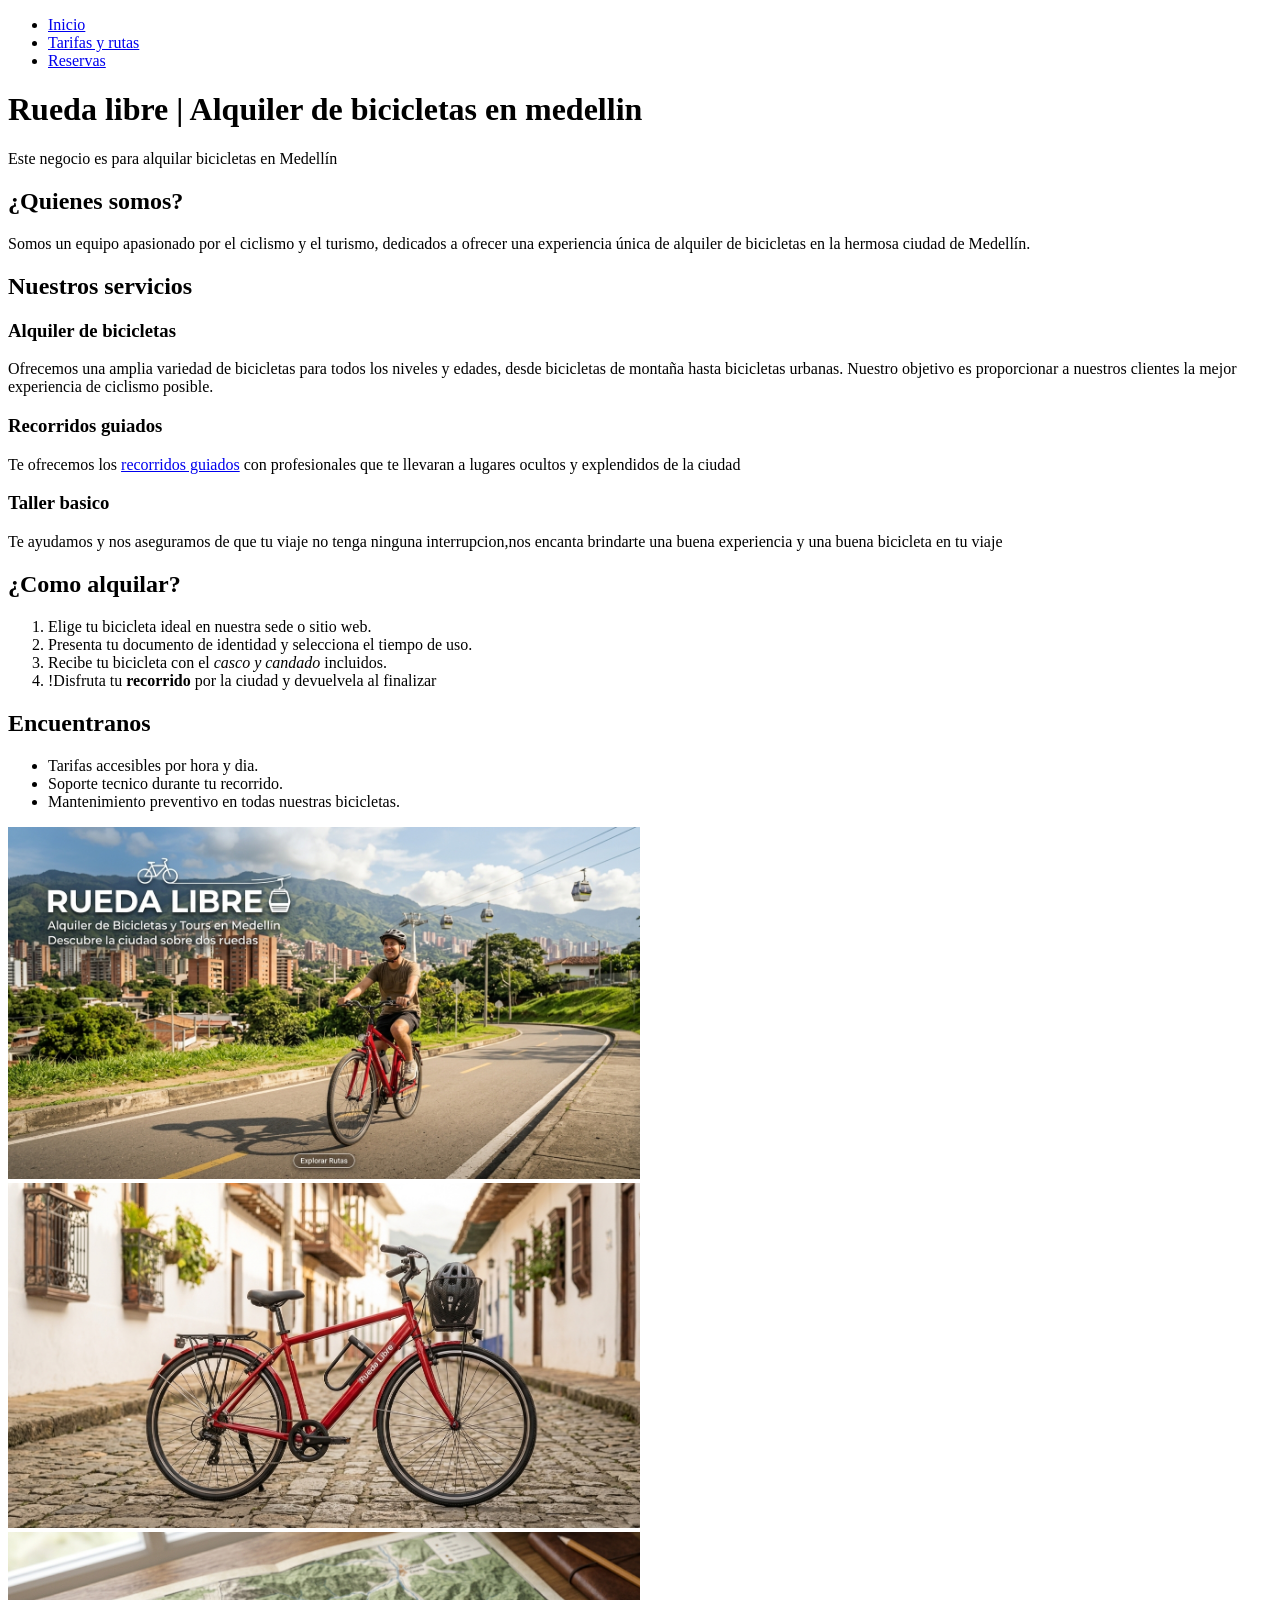
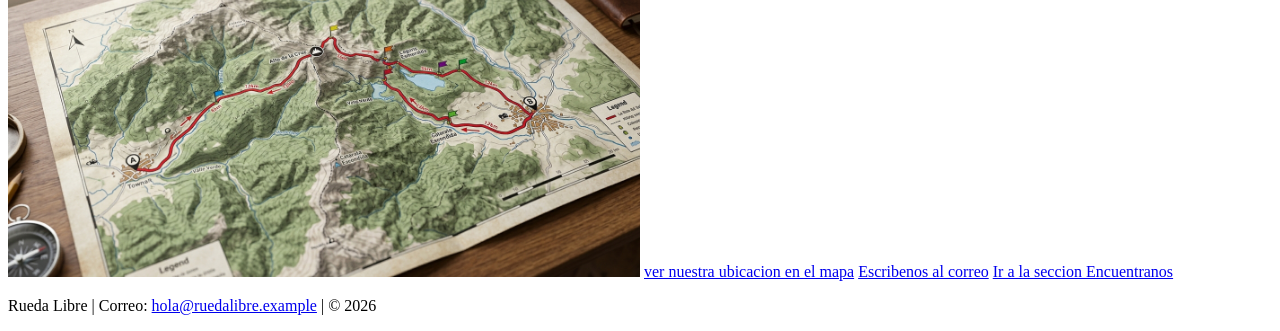
==== index.html @ f7a20493 "reserva de bicicletas y menu de navegacion" ====
<!DOCTYPE html>
<html lang="es">

<head>
  <meta charset="UTF-8">
  <meta name="viewport" content="width=device-width, initial-scale=1.0">
  <title>rueda libre | Alquiler de bicicletas en medellin</title>

</head>

<body>
  <header>
    <nav>
      <ul>
        <li><a href="#">Inicio</a></li>
        <li><a href="paginas/tarifas.html">Tarifas y rutas</a></li>
        <li><a href="paginas/reservas.html">Reservas</a></li>
      </ul>
    </nav>
  </header>
  <h1>Rueda libre | Alquiler de bicicletas en medellin</h1>


  <p>Este negocio es para alquilar bicicletas en Medellín</p>

  <h2>¿Quienes somos?</h2>
  <p>Somos un equipo apasionado por el ciclismo y el turismo, dedicados a ofrecer una experiencia única de alquiler de
    bicicletas en la hermosa ciudad de Medellín.</p>
  <h2>Nuestros servicios</h2>
  <h3>Alquiler de bicicletas</h3>
  <p>Ofrecemos una amplia variedad de bicicletas para todos los niveles y edades, desde bicicletas de montaña hasta
    bicicletas urbanas. Nuestro objetivo es proporcionar a nuestros clientes la mejor experiencia de ciclismo posible.
  </p>
  <h3>Recorridos guiados</h3>
  <p>Te ofrecemos los <a href="paginas/tarifas.html#recorridos">recorridos guiados</a> con profesionales que te llevaran
    a lugares ocultos y explendidos de la ciudad</p>
  <h3>Taller basico</h3>
  <p>Te ayudamos y nos aseguramos de que tu viaje no tenga ninguna interrupcion,nos encanta brindarte una buena
    experiencia y una buena bicicleta en tu viaje</p>
  <h2>¿Como alquilar?</h2>
  <ol>
    <li>Elige tu bicicleta ideal en nuestra sede o sitio web.</li>
    <li>Presenta tu documento de identidad y selecciona el tiempo de uso.</li>
    <li>Recibe tu bicicleta con el <em>casco y candado</em> incluidos.</li>
    <li>!Disfruta tu <strong>recorrido </strong>por la ciudad y devuelvela al finalizar</li>
  </ol>
  <h2 id="encuentranos">Encuentranos</h2>

  <ul>
    <li>Tarifas accesibles por hora y dia.</li>
    <li>Soporte tecnico durante tu recorrido.</li>
    <li>Mantenimiento preventivo en todas nuestras bicicletas.</li>

  </ul>
  <img src="img/portada.jpeg" alt="persona montando bicicleta en medellin" width="50%">
  <img src="img/bicicleta.jpeg" alt="bicicleta lista para alquilar" width="50%">
  <img src="img/rutaa.jpeg" alt="recorrido que hacemos por la ciudad" width="50%">


  <a href="https://www.google.com/maps/@6.2193664,-75.5882881,15z?authuser=0&entry=ttu&g_ep=EgoyMDI2MTAxOC4wIKXMDSoASAFQAw%3D%3D"
    target="_blank">ver nuestra ubicacion en el mapa</a>
  <a href=" mailto:vickyacostag.2006@gmail.com">Escribenos al correo</a>
  <a href="./#encuentranos">Ir a la seccion Encuentranos</a>



  <footer>
    <p>Rueda Libre | Correo: <a href="mailto:hola@ruedalibre.example">hola@ruedalibre.example</a> | &copy; 2026</p>
  </footer>

</body>

</html>
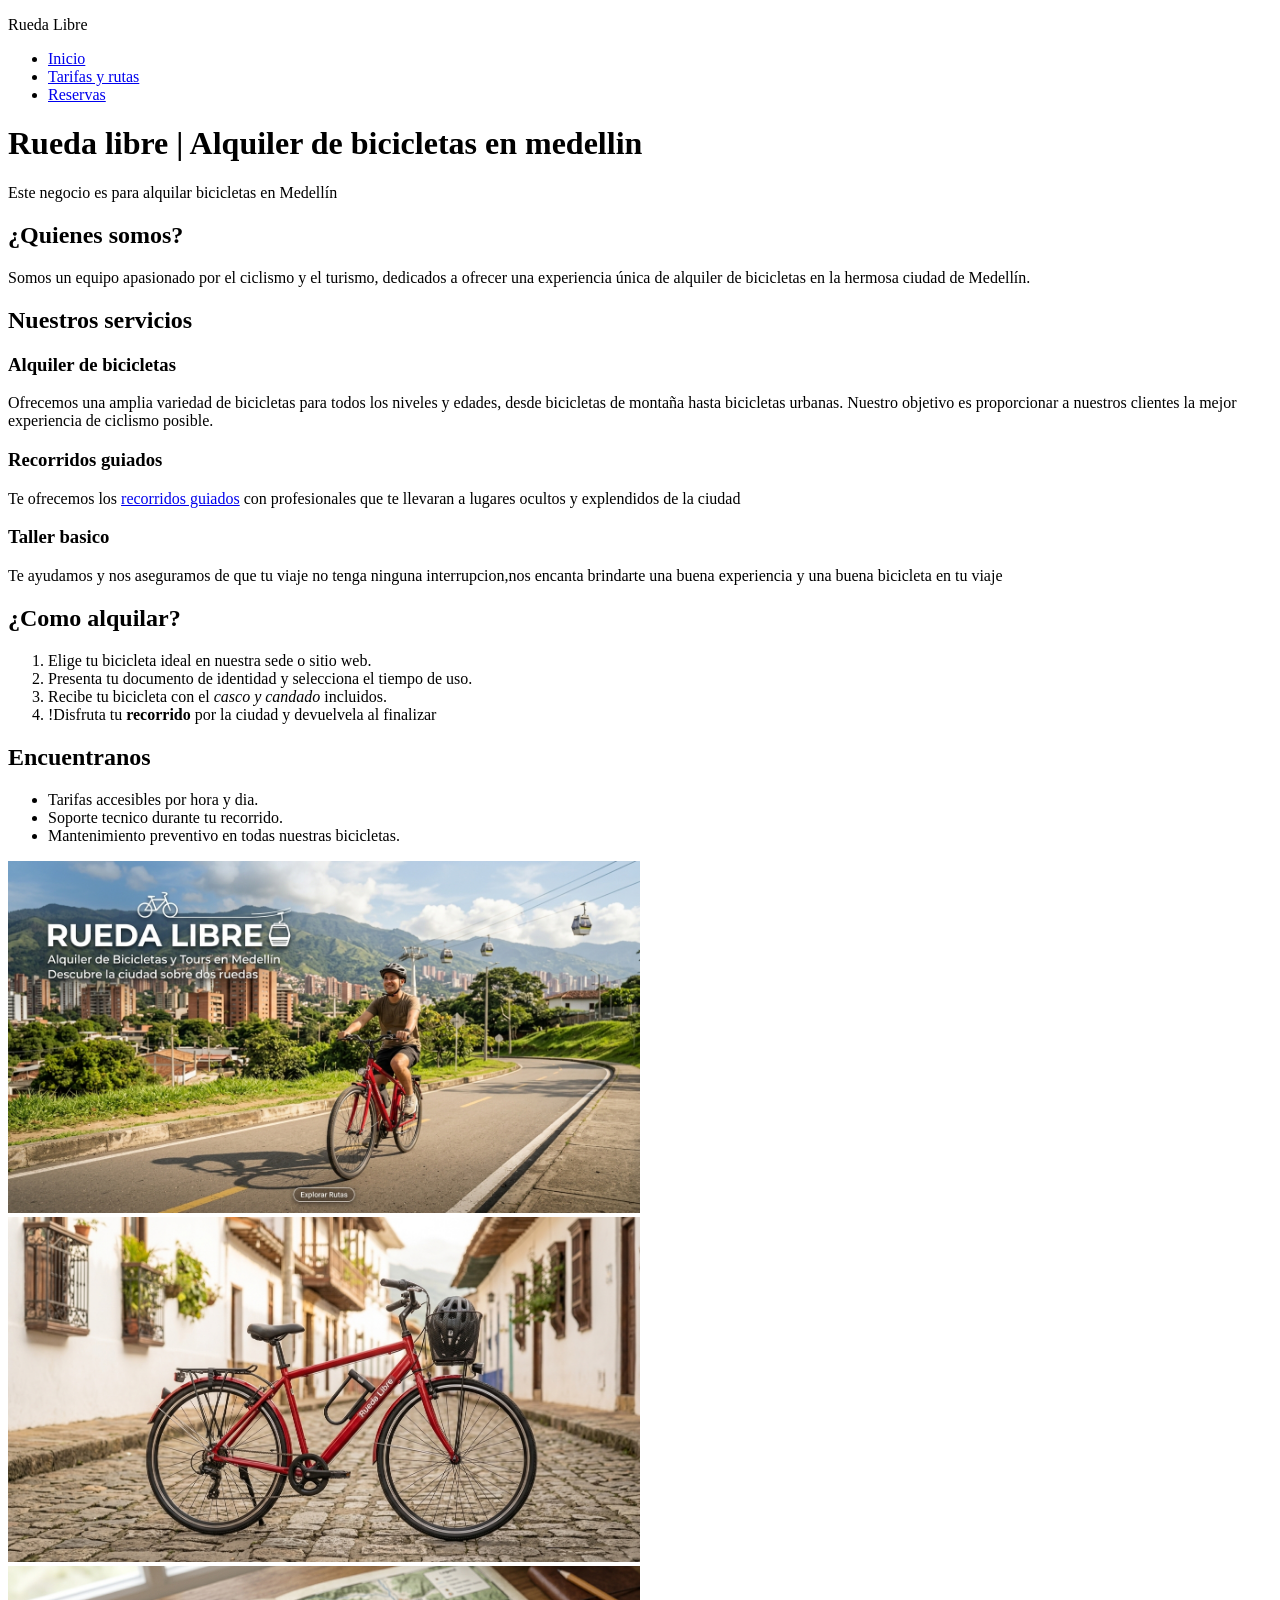
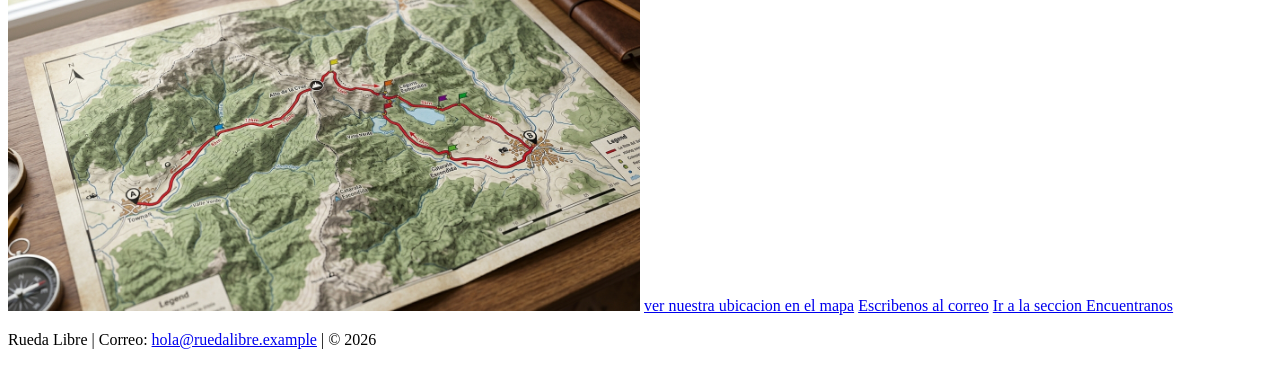
==== commit b00f0fc0: "actividad 5-8" ====
--- a/index.html
+++ b/index.html
@@ -10,6 +10,7 @@
 
 <body>
   <header>
+    <p>Rueda Libre</p>
     <nav>
       <ul>
         <li><a href="#">Inicio</a></li>
@@ -18,49 +19,69 @@
       </ul>
     </nav>
   </header>
-  <h1>Rueda libre | Alquiler de bicicletas en medellin</h1>
+
+  <main>
+    <h1>Rueda libre | Alquiler de bicicletas en medellin</h1>
 
 
-  <p>Este negocio es para alquilar bicicletas en Medellín</p>
+    <p>Este negocio es para alquilar bicicletas en Medellín</p>
 
-  <h2>¿Quienes somos?</h2>
-  <p>Somos un equipo apasionado por el ciclismo y el turismo, dedicados a ofrecer una experiencia única de alquiler de
-    bicicletas en la hermosa ciudad de Medellín.</p>
-  <h2>Nuestros servicios</h2>
-  <h3>Alquiler de bicicletas</h3>
-  <p>Ofrecemos una amplia variedad de bicicletas para todos los niveles y edades, desde bicicletas de montaña hasta
-    bicicletas urbanas. Nuestro objetivo es proporcionar a nuestros clientes la mejor experiencia de ciclismo posible.
-  </p>
-  <h3>Recorridos guiados</h3>
-  <p>Te ofrecemos los <a href="paginas/tarifas.html#recorridos">recorridos guiados</a> con profesionales que te llevaran
-    a lugares ocultos y explendidos de la ciudad</p>
-  <h3>Taller basico</h3>
-  <p>Te ayudamos y nos aseguramos de que tu viaje no tenga ninguna interrupcion,nos encanta brindarte una buena
-    experiencia y una buena bicicleta en tu viaje</p>
-  <h2>¿Como alquilar?</h2>
-  <ol>
-    <li>Elige tu bicicleta ideal en nuestra sede o sitio web.</li>
-    <li>Presenta tu documento de identidad y selecciona el tiempo de uso.</li>
-    <li>Recibe tu bicicleta con el <em>casco y candado</em> incluidos.</li>
-    <li>!Disfruta tu <strong>recorrido </strong>por la ciudad y devuelvela al finalizar</li>
-  </ol>
-  <h2 id="encuentranos">Encuentranos</h2>
+    <section>
+      <h2>¿Quienes somos?</h2>
+      <p>Somos un equipo apasionado por el ciclismo y el turismo, dedicados a ofrecer una experiencia única de alquiler de
+        bicicletas en la hermosa ciudad de Medellín.</p>
+    </section>
 
-  <ul>
-    <li>Tarifas accesibles por hora y dia.</li>
-    <li>Soporte tecnico durante tu recorrido.</li>
-    <li>Mantenimiento preventivo en todas nuestras bicicletas.</li>
+    <section>
+      <h2>Nuestros servicios</h2>
+      <article>
+        <h3>Alquiler de bicicletas</h3>
+        <p>Ofrecemos una amplia variedad de bicicletas para todos los niveles y edades, desde bicicletas de montaña hasta
+          bicicletas urbanas. Nuestro objetivo es proporcionar a nuestros clientes la mejor experiencia de ciclismo posible.
+        </p>
+      </article>
+      <article>
+        <h3>Recorridos guiados</h3>
+        <p>Te ofrecemos los <a href="paginas/tarifas.html#recorridos">recorridos guiados</a> con profesionales que te llevaran
+          a lugares ocultos y explendidos de la ciudad</p>
+      </article>
+      <article>
+        <h3>Taller basico</h3>
+        <p>Te ayudamos y nos aseguramos de que tu viaje no tenga ninguna interrupcion,nos encanta brindarte una buena
+          experiencia y una buena bicicleta en tu viaje</p>
+      </article>
+    </section>
 
-  </ul>
-  <img src="img/portada.jpeg" alt="persona montando bicicleta en medellin" width="50%">
-  <img src="img/bicicleta.jpeg" alt="bicicleta lista para alquilar" width="50%">
-  <img src="img/rutaa.jpeg" alt="recorrido que hacemos por la ciudad" width="50%">
+    <section>
+      <h2>¿Como alquilar?</h2>
+      <ol>
+        <li>Elige tu bicicleta ideal en nuestra sede o sitio web.</li>
+        <li>Presenta tu documento de identidad y selecciona el tiempo de uso.</li>
+        <li>Recibe tu bicicleta con el <em>casco y candado</em> incluidos.</li>
+        <li>!Disfruta tu <strong>recorrido </strong>por la ciudad y devuelvela al finalizar</li>
+      </ol>
+    </section>
+
+    <section id="encuentranos">
+      <h2>Encuentranos</h2>
+
+      <ul>
+        <li>Tarifas accesibles por hora y dia.</li>
+        <li>Soporte tecnico durante tu recorrido.</li>
+        <li>Mantenimiento preventivo en todas nuestras bicicletas.</li>
+
+      </ul>
+      <img src="img/portada.jpeg" alt="Rueda Libre, alquiler de bicicletas y tours en Medellín: descubre la ciudad sobre dos ruedas. Un ciclista con casco pedalea una bicicleta roja por una vía con montañas, edificios y el metrocable al fondo" width="50%">
+      <img src="img/bicicleta.jpeg" alt="Bicicleta urbana roja de Rueda Libre con canasta, casco y candado, sobre una calle empedrada" width="50%">
+      <img src="img/rutaa.jpeg" alt="Mapa en papel con un recorrido marcado en rojo que pasa por montañas, un lago y una cascada" width="50%">
 
 
-  <a href="https://www.google.com/maps/@6.2193664,-75.5882881,15z?authuser=0&entry=ttu&g_ep=EgoyMDI2MTAxOC4wIKXMDSoASAFQAw%3D%3D"
-    target="_blank">ver nuestra ubicacion en el mapa</a>
-  <a href=" mailto:vickyacostag.2006@gmail.com">Escribenos al correo</a>
-  <a href="./#encuentranos">Ir a la seccion Encuentranos</a>
+      <a href="https://www.google.com/maps/@6.2193664,-75.5882881,15z?authuser=0&entry=ttu&g_ep=EgoyMDI2MTAxOC4wIKXMDSoASAFQAw%3D%3D"
+        target="_blank">ver nuestra ubicacion en el mapa</a>
+      <a href="mailto:vickyacostag.2006@gmail.com">Escribenos al correo</a>
+      <a href="#encuentranos">Ir a la seccion Encuentranos</a>
+    </section>
+  </main>
 
 
 
@@ -70,4 +91,4 @@
 
 </body>
 
-</html>+</html>
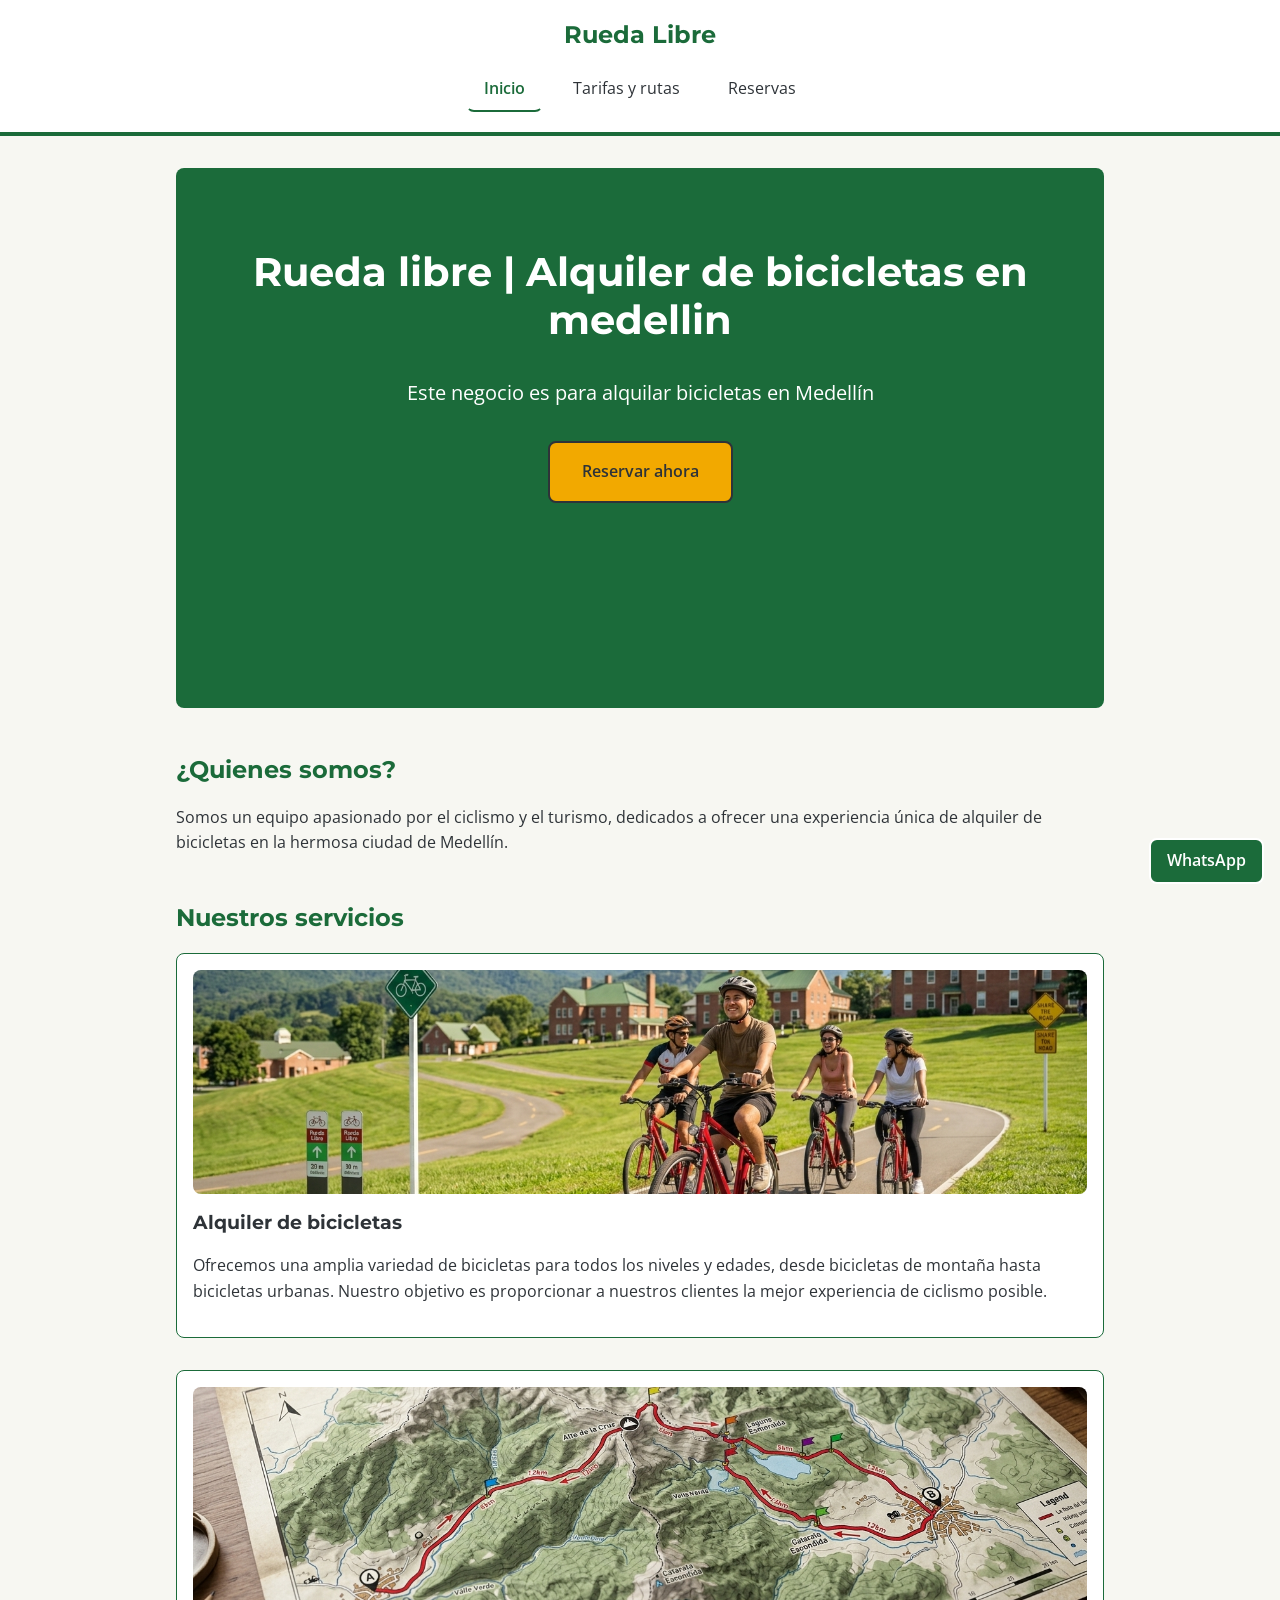
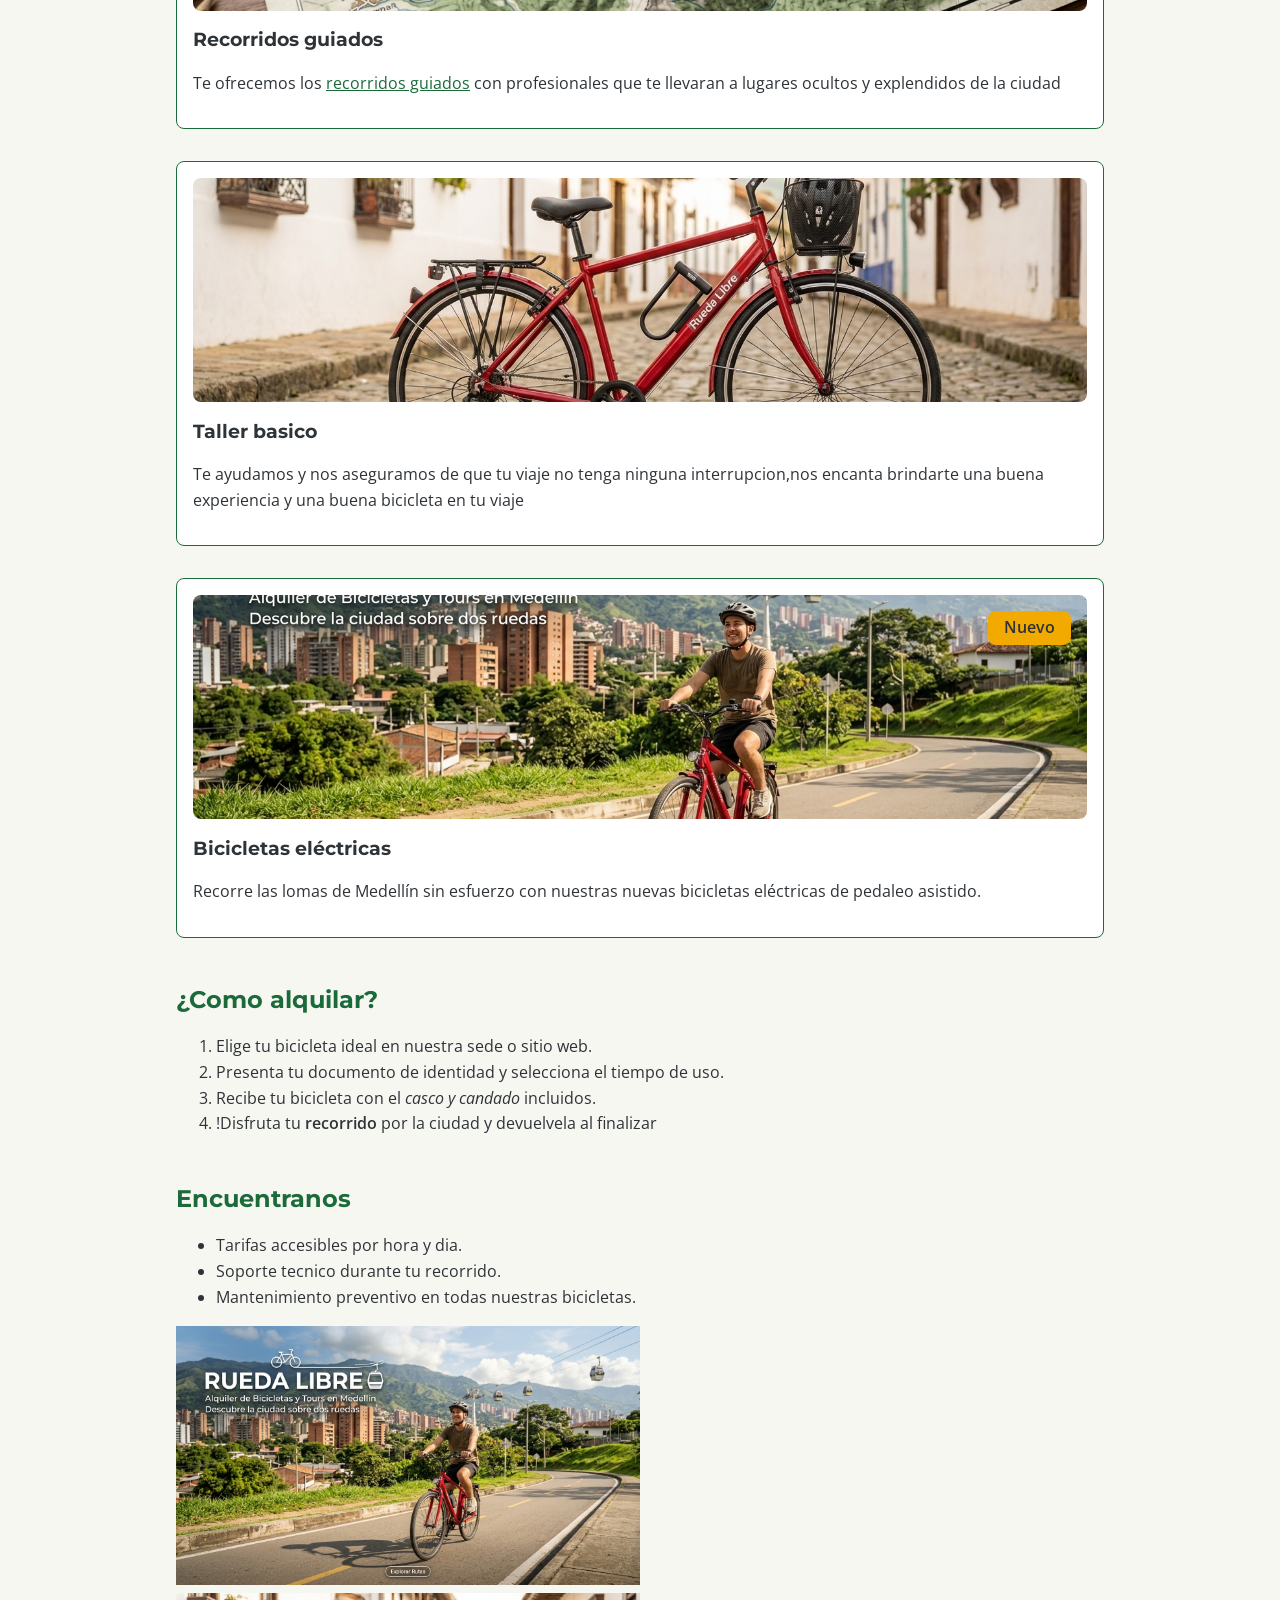
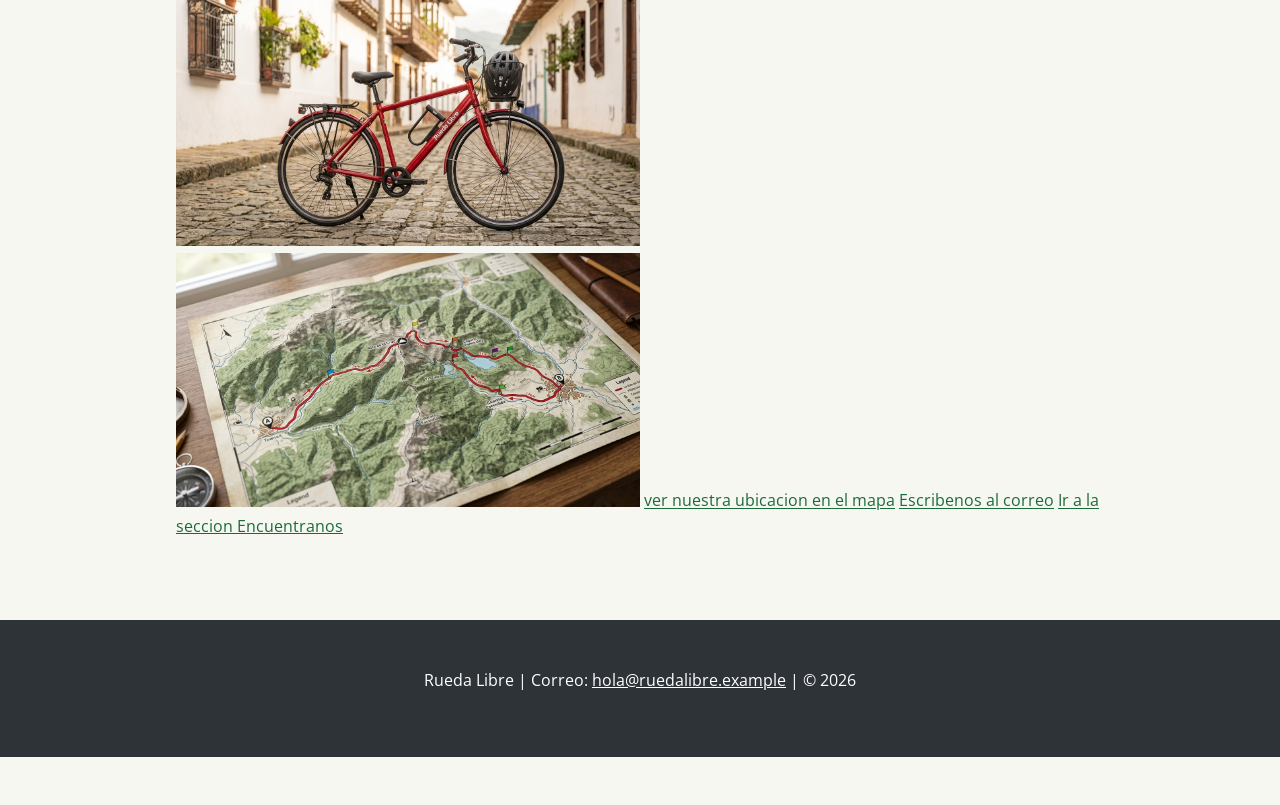
==== commit 82b0920a: "mini reto 9-12" ====
--- a/index.html
+++ b/index.html
@@ -5,15 +5,19 @@
   <meta charset="UTF-8">
   <meta name="viewport" content="width=device-width, initial-scale=1.0">
   <title>rueda libre | Alquiler de bicicletas en medellin</title>
+  <link rel="preconnect" href="https://fonts.googleapis.com">
+  <link rel="preconnect" href="https://fonts.gstatic.com" crossorigin>
+  <link href="https://fonts.googleapis.com/css2?family=Montserrat:wght@700&family=Open+Sans:wght@400;600&display=swap" rel="stylesheet">
+  <link rel="stylesheet" href="css/styles.css">
 
 </head>
 
 <body>
   <header>
-    <p>Rueda Libre</p>
+    <p class="marca">Rueda Libre</p>
     <nav>
-      <ul>
-        <li><a href="#">Inicio</a></li>
+      <ul id="menu">
+        <li><a href="#" class="activo">Inicio</a></li>
         <li><a href="paginas/tarifas.html">Tarifas y rutas</a></li>
         <li><a href="paginas/reservas.html">Reservas</a></li>
       </ul>
@@ -21,10 +25,11 @@
   </header>
 
   <main>
-    <h1>Rueda libre | Alquiler de bicicletas en medellin</h1>
-
-
-    <p>Este negocio es para alquilar bicicletas en Medellín</p>
+    <section class="portada">
+      <h1>Rueda libre | Alquiler de bicicletas en medellin</h1>
+      <p>Este negocio es para alquilar bicicletas en Medellín</p>
+      <a class="boton" href="paginas/reservas.html">Reservar ahora</a>
+    </section>
 
     <section>
       <h2>¿Quienes somos?</h2>
@@ -34,21 +39,30 @@
 
     <section>
       <h2>Nuestros servicios</h2>
-      <article>
+      <article class="tarjeta">
+        <img src="img/ruta.jpeg" alt="Grupo de ciclistas con casco pedaleando bicicletas rojas por una ciclovía entre colinas verdes">
         <h3>Alquiler de bicicletas</h3>
         <p>Ofrecemos una amplia variedad de bicicletas para todos los niveles y edades, desde bicicletas de montaña hasta
           bicicletas urbanas. Nuestro objetivo es proporcionar a nuestros clientes la mejor experiencia de ciclismo posible.
         </p>
       </article>
-      <article>
+      <article class="tarjeta">
+        <img src="img/rutaa.jpeg" alt="Mapa en papel con un recorrido marcado en rojo que pasa por montañas, un lago y una cascada">
         <h3>Recorridos guiados</h3>
         <p>Te ofrecemos los <a href="paginas/tarifas.html#recorridos">recorridos guiados</a> con profesionales que te llevaran
           a lugares ocultos y explendidos de la ciudad</p>
       </article>
-      <article>
+      <article class="tarjeta">
+        <img src="img/bicicleta.jpeg" alt="Bicicleta urbana roja de Rueda Libre con canasta, casco y candado, sobre una calle empedrada">
         <h3>Taller basico</h3>
         <p>Te ayudamos y nos aseguramos de que tu viaje no tenga ninguna interrupcion,nos encanta brindarte una buena
           experiencia y una buena bicicleta en tu viaje</p>
+      </article>
+      <article class="tarjeta">
+        <span class="etiqueta-nuevo">Nuevo</span>
+        <img src="img/portada.jpeg" alt="Ciclista con casco pedaleando una bicicleta roja por una vía de Medellín con montañas y el metrocable al fondo">
+        <h3>Bicicletas eléctricas</h3>
+        <p>Recorre las lomas de Medellín sin esfuerzo con nuestras nuevas bicicletas eléctricas de pedaleo asistido.</p>
       </article>
     </section>
 
@@ -89,6 +103,8 @@
     <p>Rueda Libre | Correo: <a href="mailto:hola@ruedalibre.example">hola@ruedalibre.example</a> | &copy; 2026</p>
   </footer>
 
+  <a class="whatsapp" href="https://wa.me/573000000000" target="_blank" rel="noopener">WhatsApp</a>
+
 </body>
 
 </html>
--- a/css/styles.css
+++ b/css/styles.css
@@ -0,0 +1,384 @@
+/* ==========================================================
+   Rueda Libre - Hoja de estilos principal (v1.0)
+   Secciones:
+   1. Variables
+   2. Base (modelo de caja, cuerpo, tipografía, enlaces)
+   3. Estructura (encabezado, contenido principal, pie)
+   4. Navegación
+   5. Componentes (botones, portada, tarjetas, tablas, WhatsApp)
+   6. Formulario
+   ========================================================== */
+
+
+/* ---------- 1. Variables ---------- */
+:root {
+  /* Colores de marca */
+  --verde-ruta: #1B6B3A;
+  --gris-asfalto: #2E3338;
+  --amarillo-sol: #F2A900;
+  --blanco-nube: #F7F7F2;
+  --blanco: #FFFFFF;
+
+  /* Tipografías (con fuentes de respaldo) */
+  --fuente-titulos: "Montserrat", Arial, Helvetica, sans-serif;
+  --fuente-texto: "Open Sans", Helvetica, Arial, sans-serif;
+
+  /* Escala de espaciado */
+  --espacio-xs: 0.25rem;
+  --espacio-s: 0.5rem;
+  --espacio-m: 1rem;
+  --espacio-l: 2rem;
+  --espacio-xl: 3rem;
+
+  /* Medidas generales */
+  --ancho-contenido: 60rem;
+  --radio: 0.5rem;
+}
+
+
+/* ---------- 2. Base ---------- */
+
+/* El ancho de todos los elementos incluye relleno y borde */
+*,
+*::before,
+*::after {
+  box-sizing: border-box;
+}
+
+/* Fuente, color de texto y fondo se heredan desde el cuerpo */
+body {
+  margin: 0;
+  font-family: var(--fuente-texto);
+  font-weight: 400;
+  line-height: 1.6;
+  color: var(--gris-asfalto);
+  background-color: var(--blanco-nube);
+}
+
+/* Todos los encabezados con la fuente de títulos */
+h1,
+h2,
+h3,
+h4,
+h5,
+h6 {
+  font-family: var(--fuente-titulos);
+  font-weight: 700;
+  line-height: 1.2;
+}
+
+h2 {
+  color: var(--verde-ruta);
+}
+
+strong,
+legend,
+label,
+th {
+  font-weight: 600;
+}
+
+img {
+  max-width: 100%;
+}
+
+a {
+  color: var(--verde-ruta);
+}
+
+a:hover {
+  color: var(--gris-asfalto);
+}
+
+a:focus {
+  outline: 3px solid var(--gris-asfalto);
+  outline-offset: 3px;
+}
+
+
+/* ---------- 3. Estructura ---------- */
+header {
+  padding: var(--espacio-m);
+  background-color: var(--blanco);
+  border-bottom: 4px solid var(--verde-ruta);
+  text-align: center;
+}
+
+.marca {
+  margin: 0 0 var(--espacio-s);
+  font-family: var(--fuente-titulos);
+  font-weight: 700;
+  font-size: 1.5rem;
+  color: var(--verde-ruta);
+}
+
+/* Contenido principal con ancho máximo y centrado */
+main {
+  max-width: var(--ancho-contenido);
+  margin: 0 auto;
+  padding: var(--espacio-l) var(--espacio-m);
+}
+
+section,
+aside {
+  margin-bottom: var(--espacio-xl);
+}
+
+/* Espacio extra al final para que el enlace de WhatsApp no tape el pie */
+footer {
+  padding: var(--espacio-l) var(--espacio-m) var(--espacio-xl);
+  margin-bottom: var(--espacio-xl);
+  background-color: var(--gris-asfalto);
+  color: var(--blanco);
+  text-align: center;
+}
+
+footer a {
+  color: var(--blanco);
+}
+
+footer a:hover {
+  color: var(--amarillo-sol);
+}
+
+footer a:focus {
+  outline-color: var(--amarillo-sol);
+}
+
+
+/* ---------- 4. Navegación ---------- */
+
+/* Opciones del menú en una fila */
+#menu {
+  margin: 0;
+  padding: 0;
+  list-style: none;
+}
+
+#menu li {
+  display: inline-block;
+  margin: var(--espacio-xs);
+}
+
+#menu a {
+  display: inline-block;
+  padding: var(--espacio-s) var(--espacio-m);
+  border: 2px solid transparent;
+  border-radius: var(--radio);
+  color: var(--gris-asfalto);
+  text-decoration: none;
+}
+
+/* #menu a.activo (1,1,1) supera a #menu a (1,0,1) */
+#menu a.activo {
+  color: var(--verde-ruta);
+  font-weight: 600;
+  border-bottom-color: var(--verde-ruta);
+}
+
+#menu a:hover {
+  color: var(--blanco);
+  background-color: var(--verde-ruta);
+}
+
+#menu a:focus {
+  color: var(--gris-asfalto);
+  background-color: var(--amarillo-sol);
+  outline: 3px solid var(--gris-asfalto);
+  outline-offset: 2px;
+}
+
+
+/* ---------- 5. Componentes ---------- */
+
+/* Botones: enlaces de llamada a la acción y botón del formulario */
+.boton,
+button {
+  display: inline-block;
+  padding: var(--espacio-m) var(--espacio-l);
+  border: 2px solid var(--gris-asfalto);
+  border-radius: var(--radio);
+  font-family: var(--fuente-texto);
+  font-size: 1rem;
+  font-weight: 600;
+  color: var(--gris-asfalto);
+  background-color: var(--amarillo-sol);
+  text-decoration: none;
+  cursor: pointer;
+}
+
+.boton:hover,
+button:hover {
+  color: var(--blanco);
+  background-color: var(--gris-asfalto);
+}
+
+.boton:focus,
+button:focus {
+  outline: 3px solid var(--gris-asfalto);
+  outline-offset: 3px;
+}
+
+/* Portada de inicio */
+.portada {
+  min-height: 60vh;
+  padding: var(--espacio-xl) var(--espacio-l);
+  border-radius: var(--radio);
+  color: var(--blanco);
+  background-color: var(--verde-ruta);
+  text-align: center;
+}
+
+.portada h1 {
+  margin-top: var(--espacio-l);
+  font-size: 2.5rem;
+}
+
+.portada p {
+  margin-bottom: var(--espacio-l);
+  font-size: 1.25rem;
+}
+
+/* Sobre el fondo verde el foco se marca en blanco */
+.portada .boton:focus {
+  outline-color: var(--blanco);
+}
+
+/* Tarjetas de servicios */
+.tarjeta {
+  position: relative;
+  width: 100%;
+  margin-bottom: var(--espacio-l);
+  padding: var(--espacio-m);
+  border: 1px solid var(--verde-ruta);
+  border-radius: var(--radio);
+  background-color: var(--blanco);
+}
+
+.tarjeta img {
+  display: block;
+  width: 100%;
+  height: 14rem;
+  object-fit: cover;
+  border-radius: var(--radio);
+}
+
+/* Etiqueta "Nuevo" anclada a la esquina superior de su tarjeta */
+.etiqueta-nuevo {
+  position: absolute;
+  top: var(--espacio-l);
+  right: var(--espacio-l);
+  padding: var(--espacio-xs) var(--espacio-m);
+  border-radius: var(--radio);
+  font-weight: 600;
+  color: var(--gris-asfalto);
+  background-color: var(--amarillo-sol);
+}
+
+/* Tablas */
+table {
+  width: 100%;
+  border-collapse: collapse;
+  background-color: var(--blanco);
+}
+
+caption {
+  padding: var(--espacio-s);
+  font-weight: 600;
+}
+
+th,
+td {
+  padding: var(--espacio-s) var(--espacio-m);
+  border: 1px solid var(--gris-asfalto);
+  text-align: left;
+}
+
+thead th {
+  color: var(--blanco);
+  background-color: var(--verde-ruta);
+}
+
+tbody th {
+  background-color: var(--blanco-nube);
+}
+
+/* Enlace de WhatsApp fijo en la esquina inferior derecha */
+.whatsapp {
+  position: fixed;
+  right: var(--espacio-m);
+  bottom: var(--espacio-m);
+  padding: var(--espacio-s) var(--espacio-m);
+  border: 2px solid var(--blanco);
+  border-radius: var(--radio);
+  font-weight: 600;
+  color: var(--blanco);
+  background-color: var(--verde-ruta);
+  text-decoration: none;
+}
+
+.whatsapp:hover {
+  color: var(--blanco);
+  background-color: var(--gris-asfalto);
+}
+
+.whatsapp:focus {
+  outline: 3px solid var(--gris-asfalto);
+  outline-offset: 3px;
+}
+
+
+/* ---------- 6. Formulario ---------- */
+fieldset {
+  margin: 0 0 var(--espacio-l);
+  padding: var(--espacio-m) var(--espacio-l);
+  border: 1px solid var(--verde-ruta);
+  border-radius: var(--radio);
+  background-color: var(--blanco);
+}
+
+legend {
+  padding: 0 var(--espacio-s);
+  color: var(--verde-ruta);
+}
+
+/* Cada etiqueta sobre su campo */
+label {
+  display: block;
+  margin-bottom: var(--espacio-xs);
+}
+
+/* Campos a todo el ancho disponible */
+input,
+select,
+textarea {
+  width: 100%;
+  padding: var(--espacio-s);
+  border: 1px solid var(--gris-asfalto);
+  border-radius: var(--radio);
+  font-family: var(--fuente-texto);
+  font-size: 1rem;
+  color: var(--gris-asfalto);
+  background-color: var(--blanco);
+}
+
+/* Radios y casillas junto a su etiqueta */
+input[type="radio"],
+input[type="checkbox"] {
+  width: auto;
+  margin-right: var(--espacio-s);
+}
+
+input[type="radio"] + label,
+input[type="checkbox"] + label {
+  display: inline;
+}
+
+/* Indicador de foco visible: reemplaza el contorno del navegador */
+input:focus,
+select:focus,
+textarea:focus {
+  outline: 3px solid var(--verde-ruta);
+  outline-offset: 2px;
+  border-color: var(--verde-ruta);
+}
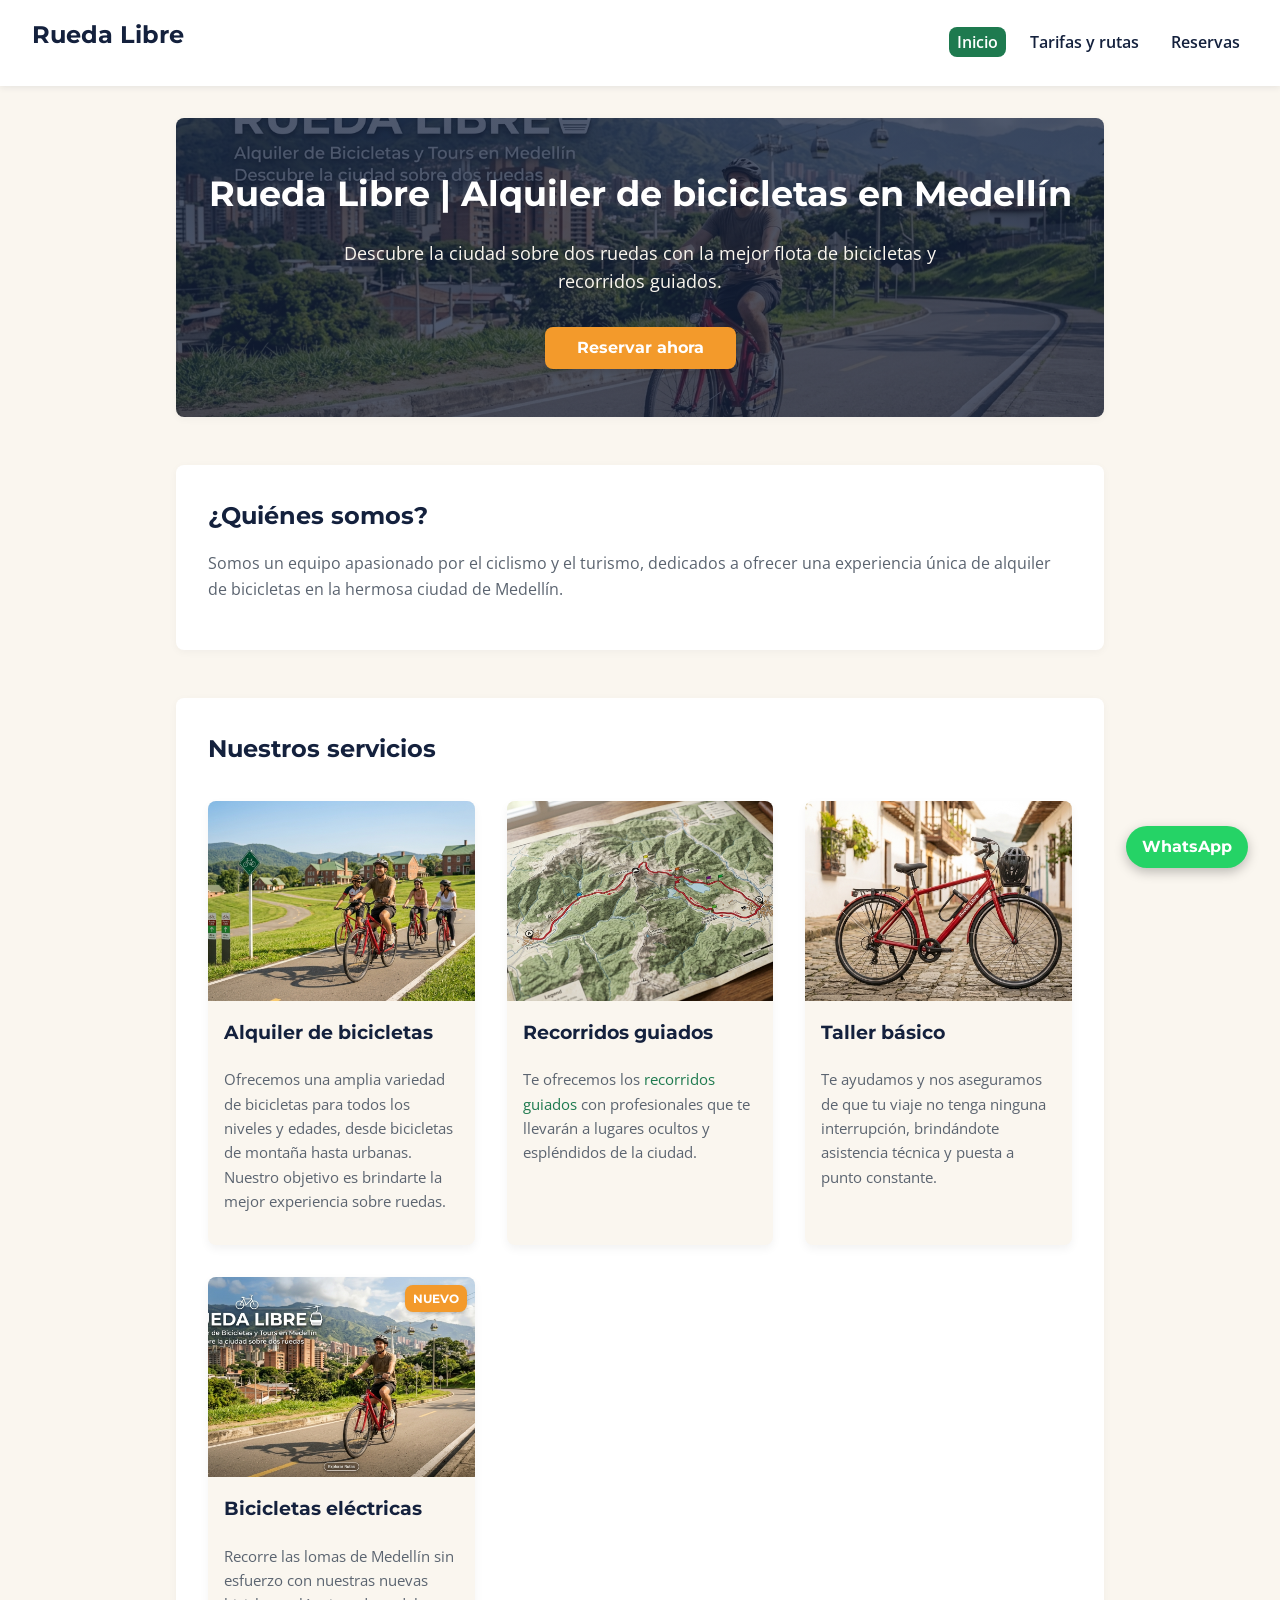
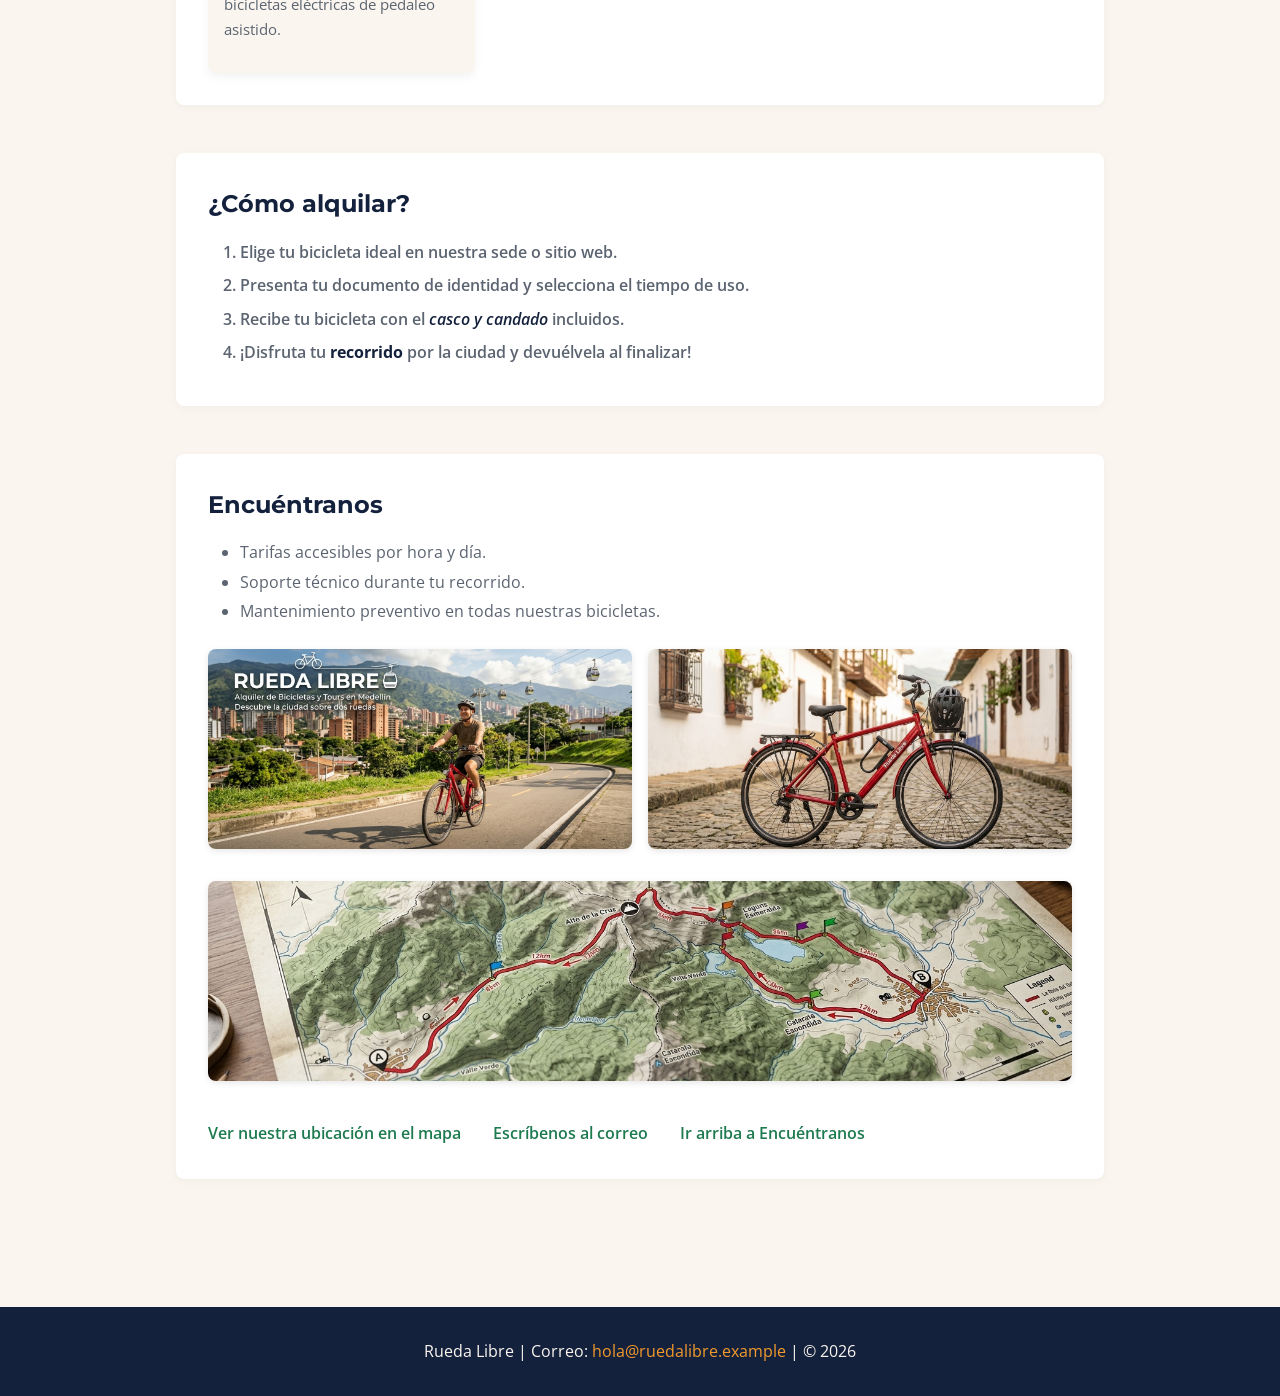
==== commit 7f7952cb: "correccion de la pagina" ====
--- a/index.html
+++ b/index.html
@@ -4,15 +4,20 @@
 <head>
   <meta charset="UTF-8">
   <meta name="viewport" content="width=device-width, initial-scale=1.0">
-  <title>rueda libre | Alquiler de bicicletas en medellin</title>
+  <title>Rueda Libre | Alquiler de bicicletas en Medellín</title>
+  
+  <!-- Fuentes Google -->
   <link rel="preconnect" href="https://fonts.googleapis.com">
   <link rel="preconnect" href="https://fonts.gstatic.com" crossorigin>
   <link href="https://fonts.googleapis.com/css2?family=Montserrat:wght@700&family=Open+Sans:wght@400;600&display=swap" rel="stylesheet">
+  
+  <!-- Estilos CSS -->
   <link rel="stylesheet" href="css/styles.css">
-
 </head>
 
 <body>
+
+  <!-- Encabezado / Navegación principal -->
   <header>
     <p class="marca">Rueda Libre</p>
     <nav>
@@ -24,87 +29,96 @@
     </nav>
   </header>
 
+  <!-- Contenido principal -->
   <main>
+
+    <!-- Sección Portada / Hero -->
     <section class="portada">
-      <h1>Rueda libre | Alquiler de bicicletas en medellin</h1>
-      <p>Este negocio es para alquilar bicicletas en Medellín</p>
+      <h1>Rueda Libre | Alquiler de bicicletas en Medellín</h1>
+      <p>Descubre la ciudad sobre dos ruedas con la mejor flota de bicicletas y recorridos guiados.</p>
       <a class="boton" href="paginas/reservas.html">Reservar ahora</a>
     </section>
 
+    <!-- Sección ¿Quiénes somos? -->
     <section>
-      <h2>¿Quienes somos?</h2>
-      <p>Somos un equipo apasionado por el ciclismo y el turismo, dedicados a ofrecer una experiencia única de alquiler de
-        bicicletas en la hermosa ciudad de Medellín.</p>
+      <h2>¿Quiénes somos?</h2>
+      <p>Somos un equipo apasionado por el ciclismo y el turismo, dedicados a ofrecer una experiencia única de alquiler de bicicletas en la hermosa ciudad de Medellín.</p>
     </section>
 
+    <!-- Sección Nuestros Servicios (Tarjetas) -->
     <section>
       <h2>Nuestros servicios</h2>
+
       <article class="tarjeta">
-        <img src="img/ruta.jpeg" alt="Grupo de ciclistas con casco pedaleando bicicletas rojas por una ciclovía entre colinas verdes">
+        <img src="img/ruta.jpeg" alt="Grupo de ciclistas pedaleando por una ciclovía entre colinas verdes">
         <h3>Alquiler de bicicletas</h3>
-        <p>Ofrecemos una amplia variedad de bicicletas para todos los niveles y edades, desde bicicletas de montaña hasta
-          bicicletas urbanas. Nuestro objetivo es proporcionar a nuestros clientes la mejor experiencia de ciclismo posible.
-        </p>
+        <p>Ofrecemos una amplia variedad de bicicletas para todos los niveles y edades, desde bicicletas de montaña hasta urbanas. Nuestro objetivo es brindarte la mejor experiencia sobre ruedas.</p>
       </article>
+
       <article class="tarjeta">
-        <img src="img/rutaa.jpeg" alt="Mapa en papel con un recorrido marcado en rojo que pasa por montañas, un lago y una cascada">
+        <img src="img/rutaa.jpeg" alt="Mapa con un recorrido marcado que pasa por montañas y puntos turísticos">
         <h3>Recorridos guiados</h3>
-        <p>Te ofrecemos los <a href="paginas/tarifas.html#recorridos">recorridos guiados</a> con profesionales que te llevaran
-          a lugares ocultos y explendidos de la ciudad</p>
+        <p>Te ofrecemos los <a href="paginas/tarifas.html#recorridos">recorridos guiados</a> con profesionales que te llevarán a lugares ocultos y espléndidos de la ciudad.</p>
       </article>
+
       <article class="tarjeta">
-        <img src="img/bicicleta.jpeg" alt="Bicicleta urbana roja de Rueda Libre con canasta, casco y candado, sobre una calle empedrada">
-        <h3>Taller basico</h3>
-        <p>Te ayudamos y nos aseguramos de que tu viaje no tenga ninguna interrupcion,nos encanta brindarte una buena
-          experiencia y una buena bicicleta en tu viaje</p>
+        <img src="img/bicicleta.jpeg" alt="Bicicleta urbana roja de Rueda Libre con canasta y casco en una calle empedrada">
+        <h3>Taller básico</h3>
+        <p>Te ayudamos y nos aseguramos de que tu viaje no tenga ninguna interrupción, brindándote asistencia técnica y puesta a punto constante.</p>
       </article>
+
       <article class="tarjeta">
         <span class="etiqueta-nuevo">Nuevo</span>
-        <img src="img/portada.jpeg" alt="Ciclista con casco pedaleando una bicicleta roja por una vía de Medellín con montañas y el metrocable al fondo">
+        <img src="img/portada.jpeg" alt="Ciclista pedaleando una bicicleta roja con el paisaje urbano y montañas de Medellín al fondo">
         <h3>Bicicletas eléctricas</h3>
         <p>Recorre las lomas de Medellín sin esfuerzo con nuestras nuevas bicicletas eléctricas de pedaleo asistido.</p>
       </article>
     </section>
 
+    <!-- Sección Paso a paso -->
     <section>
-      <h2>¿Como alquilar?</h2>
+      <h2>¿Cómo alquilar?</h2>
       <ol>
         <li>Elige tu bicicleta ideal en nuestra sede o sitio web.</li>
         <li>Presenta tu documento de identidad y selecciona el tiempo de uso.</li>
         <li>Recibe tu bicicleta con el <em>casco y candado</em> incluidos.</li>
-        <li>!Disfruta tu <strong>recorrido </strong>por la ciudad y devuelvela al finalizar</li>
+        <li>¡Disfruta tu <strong>recorrido</strong> por la ciudad y devuélvela al finalizar!</li>
       </ol>
     </section>
 
+    <!-- Sección Encuéntranos -->
     <section id="encuentranos">
-      <h2>Encuentranos</h2>
+      <h2>Encuéntranos</h2>
 
       <ul>
-        <li>Tarifas accesibles por hora y dia.</li>
-        <li>Soporte tecnico durante tu recorrido.</li>
+        <li>Tarifas accesibles por hora y día.</li>
+        <li>Soporte técnico durante tu recorrido.</li>
         <li>Mantenimiento preventivo en todas nuestras bicicletas.</li>
+      </ul>
 
-      </ul>
-      <img src="img/portada.jpeg" alt="Rueda Libre, alquiler de bicicletas y tours en Medellín: descubre la ciudad sobre dos ruedas. Un ciclista con casco pedalea una bicicleta roja por una vía con montañas, edificios y el metrocable al fondo" width="50%">
-      <img src="img/bicicleta.jpeg" alt="Bicicleta urbana roja de Rueda Libre con canasta, casco y candado, sobre una calle empedrada" width="50%">
-      <img src="img/rutaa.jpeg" alt="Mapa en papel con un recorrido marcado en rojo que pasa por montañas, un lago y una cascada" width="50%">
+      <div class="galeria">
+        <img src="img/portada.jpeg" alt="Ciclista sobre bicicleta roja en vía principal de Medellín">
+        <img src="img/bicicleta.jpeg" alt="Bicicleta urbana con equipo de seguridad incluido">
+        <img src="img/rutaa.jpeg" alt="Mapa de rutas turísticas para ciclismo urbano y de montaña">
+      </div>
 
+      <div class="enlaces-contacto">
+        <a href="https://www.google.com/maps/@6.2193664,-75.5882881,15z" target="_blank" rel="noopener">Ver nuestra ubicación en el mapa</a>
+        <a href="mailto:hola@ruedalibre.example">Escríbenos al correo</a>
+        <a href="#encuentranos">Ir arriba a Encuéntranos</a>
+      </div>
+    </section>
 
-      <a href="https://www.google.com/maps/@6.2193664,-75.5882881,15z?authuser=0&entry=ttu&g_ep=EgoyMDI2MTAxOC4wIKXMDSoASAFQAw%3D%3D"
-        target="_blank">ver nuestra ubicacion en el mapa</a>
-      <a href="mailto:vickyacostag.2006@gmail.com">Escribenos al correo</a>
-      <a href="#encuentranos">Ir a la seccion Encuentranos</a>
-    </section>
   </main>
 
-
-
+  <!-- Pie de página -->
   <footer>
     <p>Rueda Libre | Correo: <a href="mailto:hola@ruedalibre.example">hola@ruedalibre.example</a> | &copy; 2026</p>
   </footer>
 
+  <!-- Botón flotante de WhatsApp -->
   <a class="whatsapp" href="https://wa.me/573000000000" target="_blank" rel="noopener">WhatsApp</a>
 
 </body>
 
-</html>
+</html>
--- a/css/styles.css
+++ b/css/styles.css
@@ -1,23 +1,10 @@
-/* ==========================================================
-   Rueda Libre - Hoja de estilos principal (v1.0)
-   Secciones:
-   1. Variables
-   2. Base (modelo de caja, cuerpo, tipografía, enlaces)
-   3. Estructura (encabezado, contenido principal, pie)
-   4. Navegación
-   5. Componentes (botones, portada, tarjetas, tablas, WhatsApp)
-   6. Formulario
-   ========================================================== */
-
-
-/* ---------- 1. Variables ---------- */
 :root {
   /* Colores de marca */
-  --verde-ruta: #1B6B3A;
-  --gris-asfalto: #2E3338;
-  --amarillo-sol: #F2A900;
-  --blanco-nube: #F7F7F2;
-  --blanco: #FFFFFF;
+  --verde-ruta: #1E7A4F; /* botones y enlaces */
+  --gris-asfalto: #5B6470; /* texto secundario */
+  --naranja-pedal: #F39A2B; /* destacados y botones secundarios */
+  --azul-noche: #14213D; /* titulo y encabezado */
+  --crema: #FAF6EF; /* fondo general */
 
   /* Tipografías (con fuentes de respaldo) */
   --fuente-titulos: "Montserrat", Arial, Helvetica, sans-serif;
@@ -35,350 +22,545 @@
   --radio: 0.5rem;
 }
 
-
-/* ---------- 2. Base ---------- */
-
-/* El ancho de todos los elementos incluye relleno y borde */
-*,
-*::before,
-*::after {
+/* ==========================
+   1. RESET Y ESTILOS BASE
+   ========================== */
+*, *::before, *::after {
   box-sizing: border-box;
-}
-
-/* Fuente, color de texto y fondo se heredan desde el cuerpo */
+  margin: 0;
+  padding: 0;
+}
+
 body {
-  margin: 0;
+  background-color: var(--crema);
+  color: var(--azul-noche);
   font-family: var(--fuente-texto);
-  font-weight: 400;
   line-height: 1.6;
-  color: var(--gris-asfalto);
-  background-color: var(--blanco-nube);
-}
-
-/* Todos los encabezados con la fuente de títulos */
-h1,
-h2,
-h3,
-h4,
-h5,
-h6 {
-  font-family: var(--fuente-titulos);
-  font-weight: 700;
-  line-height: 1.2;
-}
-
-h2 {
+}
+
+h1, h2, h3 {
+  font-family: var(--fuente-titulos);
+  color: var(--azul-noche);
+  margin-bottom: var(--espacio-m);
+}
+
+p {
+  color: var(--gris-asfalto);
+  margin-bottom: var(--espacio-m);
+}
+
+a {
   color: var(--verde-ruta);
-}
-
-strong,
-legend,
-label,
-th {
-  font-weight: 600;
+  text-decoration: none;
+  transition: color 0.2s ease;
+}
+
+a:hover {
+  color: var(--naranja-pedal);
 }
 
 img {
   max-width: 100%;
-}
-
-a {
-  color: var(--verde-ruta);
-}
-
-a:hover {
-  color: var(--gris-asfalto);
-}
-
-a:focus {
-  outline: 3px solid var(--gris-asfalto);
-  outline-offset: 3px;
-}
-
-
-/* ---------- 3. Estructura ---------- */
-header {
-  padding: var(--espacio-m);
-  background-color: var(--blanco);
-  border-bottom: 4px solid var(--verde-ruta);
-  text-align: center;
-}
-
-.marca {
-  margin: 0 0 var(--espacio-s);
-  font-family: var(--fuente-titulos);
-  font-weight: 700;
-  font-size: 1.5rem;
-  color: var(--verde-ruta);
-}
-
-/* Contenido principal con ancho máximo y centrado */
+  height: auto;
+  display: block;
+}
+
+/* ==========================
+   2. CONTENEDOR PRINCIPAL Y LAYOUT
+   ========================== */
 main {
   max-width: var(--ancho-contenido);
   margin: 0 auto;
   padding: var(--espacio-l) var(--espacio-m);
 }
 
-section,
-aside {
+section {
   margin-bottom: var(--espacio-xl);
-}
-
-/* Espacio extra al final para que el enlace de WhatsApp no tape el pie */
+  background-color: #ffffff;
+  padding: var(--espacio-l);
+  border-radius: var(--radio);
+  box-shadow: 0 2px 8px rgba(20, 33, 61, 0.04);
+}
+
+/* ==========================
+   3. ENCABEZADO Y NAVEGACIÓN
+   ========================== */
+header {
+  background-color: #ffffff;
+  box-shadow: 0 2px 6px rgba(20, 33, 61, 0.08);
+  padding: var(--espacio-m) var(--espacio-l);
+  display: flex;
+  justify-content: space-between;
+  align-items: center;
+  position: sticky;
+  top: 0;
+  z-index: 100;
+}
+
+.marca {
+  font-family: var(--fuente-titulos);
+  font-size: 1.5rem;
+  color: var(--azul-noche);
+  font-weight: 700;
+}
+
+#menu {
+  list-style: none;
+  display: flex;
+  gap: var(--espacio-m);
+}
+
+#menu a {
+  padding: var(--espacio-xs) var(--espacio-s);
+  border-radius: var(--radio);
+  font-weight: 600;
+  color: var(--azul-noche);
+}
+
+#menu a.activo, 
+#menu a:hover {
+  background-color: var(--verde-ruta);
+  color: #ffffff;
+}
+
+/* ==========================
+   4. SECCIÓN PORTADA
+   ========================== */
+.portada {
+  background: linear-gradient(rgba(20, 33, 61, 0.75), rgba(20, 33, 61, 0.75)), url('../img/portada.jpeg') center/cover no-repeat;
+  color: #ffffff;
+  text-align: center;
+  padding: var(--espacio-xl) var(--espacio-l);
+  border-radius: var(--radio);
+}
+
+.portada h1 {
+  color: #ffffff;
+  font-size: 2.2rem;
+}
+
+.portada p {
+  color: var(--crema);
+  font-size: 1.1rem;
+  max-width: 40rem;
+  margin: 0 auto var(--espacio-l) auto;
+}
+
+.boton {
+  display: inline-block;
+  background-color: var(--naranja-pedal);
+  color: #ffffff;
+  padding: var(--espacio-s) var(--espacio-l);
+  border-radius: var(--radio);
+  font-family: var(--fuente-titulos);
+  font-weight: 700;
+  box-shadow: 0 4px 6px rgba(0, 0, 0, 0.1);
+  transition: background-color 0.2s ease, transform 0.2s ease;
+}
+
+.boton:hover {
+  background-color: var(--verde-ruta);
+  color: #ffffff;
+  transform: translateY(-2px);
+}
+
+/* ==========================
+   5. SECCIÓN DE SERVICIOS (TARJETAS)
+   ========================== */
+/* Grid automático para las tarjetas de servicios */
+section:has(.tarjeta) {
+  display: grid;
+  grid-template-columns: repeat(auto-fit, minmax(260px, 1fr));
+  gap: var(--espacio-l);
+  align-items: stretch;
+}
+
+section:has(.tarjeta) > h2 {
+  grid-column: 1 / -1;
+  margin-bottom: 0;
+}
+
+.tarjeta {
+  background-color: var(--crema);
+  border-radius: var(--radio);
+  overflow: hidden;
+  box-shadow: 0 4px 10px rgba(0, 0, 0, 0.05);
+  position: relative;
+  display: flex;
+  flex-direction: column;
+  transition: transform 0.3s ease;
+}
+
+.tarjeta:hover {
+  transform: translateY(-4px);
+}
+
+.tarjeta img {
+  width: 100%;
+  height: 200px;
+  object-fit: cover;
+}
+
+.tarjeta h3 {
+  padding: var(--espacio-m) var(--espacio-m) var(--espacio-xs) var(--espacio-m);
+  font-size: 1.2rem;
+}
+
+.tarjeta p {
+  padding: 0 var(--espacio-m) var(--espacio-m) var(--espacio-m);
+  font-size: 0.95rem;
+  flex-grow: 1;
+}
+
+.etiqueta-nuevo {
+  position: absolute;
+  top: var(--espacio-s);
+  right: var(--espacio-s);
+  background-color: var(--naranja-pedal);
+  color: #ffffff;
+  font-size: 0.75rem;
+  font-family: var(--fuente-titulos);
+  padding: var(--espacio-xs) var(--espacio-s);
+  border-radius: var(--radio);
+  text-transform: uppercase;
+  font-weight: 700;
+  box-shadow: 0 2px 4px rgba(0, 0, 0, 0.2);
+}
+
+/* ==========================
+   6. SECCIÓN ¿CÓMO ALQUILAR?
+   ========================== */
+ol {
+  padding-left: var(--espacio-l);
+}
+
+ol li {
+  margin-bottom: var(--espacio-s);
+  color: var(--gris-asfalto);
+  font-weight: 600;
+}
+
+ol li strong, ol li em {
+  color: var(--azul-noche);
+}
+
+/* ==========================
+   7. SECCIÓN ENCUÉNTRANOS
+   ========================== */
+#encuentranos ul {
+  list-style: disc;
+  padding-left: var(--espacio-l);
+  margin-bottom: var(--espacio-m);
+}
+
+#encuentranos ul li {
+  color: var(--gris-asfalto);
+  margin-bottom: var(--espacio-xs);
+}
+
+/* Ajuste de las imágenes sueltas en Encuéntranos */
+#encuentranos img {
+  width: 100%;
+  max-width: 320px;
+  height: 200px;
+  object-fit: cover;
+  border-radius: var(--radio);
+  margin: var(--espacio-s) 0;
+  box-shadow: 0 2px 6px rgba(0,0,0,0.1);
+}
+
+#encuentranos a {
+  display: inline-block;
+  margin-right: var(--espacio-m);
+  margin-top: var(--espacio-m);
+  font-weight: 600;
+}
+
+/* ==========================
+   8. FOOTER Y BOTÓN WHATSAPP
+   ========================== */
 footer {
-  padding: var(--espacio-l) var(--espacio-m) var(--espacio-xl);
-  margin-bottom: var(--espacio-xl);
-  background-color: var(--gris-asfalto);
-  color: var(--blanco);
+  background-color: var(--azul-noche);
+  color: var(--crema);
   text-align: center;
+  padding: var(--espacio-l);
+  margin-top: var(--espacio-xl);
+}
+
+footer p {
+  color: var(--crema);
+  margin-bottom: 0;
 }
 
 footer a {
-  color: var(--blanco);
-}
-
-footer a:hover {
-  color: var(--amarillo-sol);
-}
-
-footer a:focus {
-  outline-color: var(--amarillo-sol);
-}
-
-
-/* ---------- 4. Navegación ---------- */
-
-/* Opciones del menú en una fila */
-#menu {
-  margin: 0;
-  padding: 0;
-  list-style: none;
-}
-
-#menu li {
-  display: inline-block;
-  margin: var(--espacio-xs);
-}
-
-#menu a {
-  display: inline-block;
+  color: var(--naranja-pedal);
+}
+
+/* Botón flotante de WhatsApp */
+.whatsapp {
+  position: fixed;
+  bottom: var(--espacio-l);
+  right: var(--espacio-l);
+  background-color: #25D366;
+  color: #ffffff;
   padding: var(--espacio-s) var(--espacio-m);
-  border: 2px solid transparent;
-  border-radius: var(--radio);
-  color: var(--gris-asfalto);
-  text-decoration: none;
-}
-
-/* #menu a.activo (1,1,1) supera a #menu a (1,0,1) */
-#menu a.activo {
-  color: var(--verde-ruta);
-  font-weight: 600;
-  border-bottom-color: var(--verde-ruta);
-}
-
-#menu a:hover {
-  color: var(--blanco);
-  background-color: var(--verde-ruta);
-}
-
-#menu a:focus {
-  color: var(--gris-asfalto);
-  background-color: var(--amarillo-sol);
-  outline: 3px solid var(--gris-asfalto);
-  outline-offset: 2px;
-}
-
-
-/* ---------- 5. Componentes ---------- */
-
-/* Botones: enlaces de llamada a la acción y botón del formulario */
-.boton,
-button {
-  display: inline-block;
-  padding: var(--espacio-m) var(--espacio-l);
-  border: 2px solid var(--gris-asfalto);
+  border-radius: 50px;
+  font-family: var(--fuente-titulos);
+  font-weight: 700;
+  box-shadow: 0 4px 12px rgba(0, 0, 0, 0.25);
+  z-index: 1000;
+  transition: transform 0.2s ease, background-color 0.2s ease;
+}
+
+.whatsapp:hover {
+  transform: scale(1.08);
+  background-color: #20ba5a;
+  color: #ffffff;
+}
+
+/* ==========================
+   9. DISEÑO RESPONSIVO (MÓVILES)
+   ========================== */
+@media (max-width: 768px) {
+  header {
+    flex-direction: column;
+    gap: var(--espacio-s);
+  }
+
+  #menu {
+    flex-wrap: wrap;
+    justify-content: center;
+  }
+
+  .portada h1 {
+    font-size: 1.7rem;
+  }
+}
+/* Ajustes adicionales para la sección Encuéntranos */
+#encuentranos .galeria {
+  display: flex;
+  gap: var(--espacio-m);
+  flex-wrap: wrap;
+  margin: var(--espacio-m) 0;
+}
+
+#encuentranos .galeria img {
+  flex: 1 1 200px;
+  max-width: 100%;
+}
+
+.enlaces-contacto {
+  display: flex;
+  gap: var(--espacio-m);
+  flex-wrap: wrap;
+  margin-top: var(--espacio-m);
+}
+/* ==========================
+   ESTILOS DE FORMULARIO Y RESERVAS
+   ========================== */
+.formulario-reserva fieldset {
+  border: 1px solid rgba(20, 33, 61, 0.15);
+  border-radius: var(--radio);
+  padding: var(--espacio-m);
+  margin-bottom: var(--espacio-l);
+}
+
+.formulario-reserva legend {
+  font-family: var(--fuente-titulos);
+  font-weight: 700;
+  color: var(--azul-noche);
+  padding: 0 var(--espacio-xs);
+}
+
+.grupo-campo {
+  margin-bottom: var(--espacio-m);
+  display: flex;
+  flex-direction: column;
+}
+
+.grupo-campo label {
+  font-weight: 600;
+  margin-bottom: var(--espacio-xs);
+  color: var(--azul-noche);
+}
+
+.grupo-campo input[type="text"],
+.grupo-campo input[type="email"],
+.grupo-campo input[type="tel"],
+.grupo-campo input[type="date"],
+.grupo-campo input[type="number"],
+.grupo-campo select,
+.grupo-campo textarea {
+  padding: var(--espacio-s);
+  border: 1px solid var(--gris-asfalto);
   border-radius: var(--radio);
   font-family: var(--fuente-texto);
   font-size: 1rem;
-  font-weight: 600;
-  color: var(--gris-asfalto);
-  background-color: var(--amarillo-sol);
-  text-decoration: none;
+  background-color: #ffffff;
+}
+
+.grupo-campo input:focus,
+.grupo-campo select:focus,
+.grupo-campo textarea:focus {
+  outline: 2px solid var(--verde-ruta);
+  border-color: transparent;
+}
+
+.opciones-radio {
+  display: flex;
+  gap: var(--espacio-m);
+  flex-wrap: wrap;
+  margin-top: var(--espacio-xs);
+}
+
+.opciones-radio label {
+  font-weight: normal;
   cursor: pointer;
 }
 
-.boton:hover,
-button:hover {
-  color: var(--blanco);
-  background-color: var(--gris-asfalto);
-}
-
-.boton:focus,
-button:focus {
-  outline: 3px solid var(--gris-asfalto);
-  outline-offset: 3px;
-}
-
-/* Portada de inicio */
-.portada {
-  min-height: 60vh;
-  padding: var(--espacio-xl) var(--espacio-l);
-  border-radius: var(--radio);
-  color: var(--blanco);
-  background-color: var(--verde-ruta);
-  text-align: center;
-}
-
-.portada h1 {
-  margin-top: var(--espacio-l);
-  font-size: 2.5rem;
-}
-
-.portada p {
-  margin-bottom: var(--espacio-l);
-  font-size: 1.25rem;
-}
-
-/* Sobre el fondo verde el foco se marca en blanco */
-.portada .boton:focus {
-  outline-color: var(--blanco);
-}
-
-/* Tarjetas de servicios */
-.tarjeta {
-  position: relative;
+.checkbox-campo {
+  flex-direction: row;
+  align-items: center;
+  gap: var(--espacio-s);
+}
+
+.checkbox-campo label {
+  margin-bottom: 0;
+  cursor: pointer;
+}
+
+.formulario-reserva button.boton {
+  border: none;
+  cursor: pointer;
+  font-size: 1rem;
   width: 100%;
-  margin-bottom: var(--espacio-l);
-  padding: var(--espacio-m);
-  border: 1px solid var(--verde-ruta);
-  border-radius: var(--radio);
-  background-color: var(--blanco);
-}
-
-.tarjeta img {
-  display: block;
-  width: 100%;
-  height: 14rem;
-  object-fit: cover;
-  border-radius: var(--radio);
-}
-
-/* Etiqueta "Nuevo" anclada a la esquina superior de su tarjeta */
-.etiqueta-nuevo {
-  position: absolute;
-  top: var(--espacio-l);
-  right: var(--espacio-l);
-  padding: var(--espacio-xs) var(--espacio-m);
-  border-radius: var(--radio);
-  font-weight: 600;
-  color: var(--gris-asfalto);
-  background-color: var(--amarillo-sol);
-}
-
-/* Tablas */
+}
+
+/* Horarios */
+.lista-horarios dt {
+  font-weight: 700;
+  color: var(--azul-noche);
+  margin-top: var(--espacio-s);
+}
+
+.lista-horarios dd {
+  color: var(--gris-asfalto);
+  margin-left: 0;
+  margin-bottom: var(--espacio-s);
+}
+
+.informacion-adicional {
+  display: grid;
+  grid-template-columns: repeat(auto-fit, minmax(280px, 1fr));
+  gap: var(--espacio-l);
+}
+/* ==========================================
+   ESTILOS DE TABLAS Y TARIFAS
+   ========================================== */
+
+/* Contenedor con scroll horizontal en móviles para evitar que las tablas desborden */
+.tabla-contenedor {
+  overflow-x: auto;
+  margin-top: var(--espacio-m);
+}
+
 table {
   width: 100%;
   border-collapse: collapse;
-  background-color: var(--blanco);
+  margin-top: var(--espacio-s);
+  font-size: 0.95rem;
+  background-color: #ffffff;
+  border-radius: var(--radio);
+  overflow: hidden;
+  box-shadow: 0 2px 8px rgba(20, 33, 61, 0.04);
 }
 
 caption {
-  padding: var(--espacio-s);
-  font-weight: 600;
-}
-
-th,
+  text-align: left;
+  font-weight: 600;
+  color: var(--gris-asfalto);
+  margin-bottom: var(--espacio-s);
+  font-size: 0.9rem;
+}
+
+th, td {
+  padding: var(--espacio-m);
+  text-align: left;
+  border-bottom: 1px solid #e2e8f0;
+}
+
+thead tr {
+  background-color: var(--azul-noche);
+  color: #ffffff;
+}
+
+thead th {
+  font-family: var(--fuente-titulos);
+  font-weight: 700;
+}
+
+/* Filas alternadas para mejor lectura */
+tbody tr:nth-child(even) {
+  background-color: var(--crema);
+}
+
+tbody tr:hover {
+  background-color: rgba(30, 122, 79, 0.08);
+}
+
+tbody th {
+  color: var(--azul-noche);
+  font-weight: 600;
+}
+
 td {
-  padding: var(--espacio-s) var(--espacio-m);
-  border: 1px solid var(--gris-asfalto);
-  text-align: left;
-}
-
-thead th {
-  color: var(--blanco);
+  color: var(--gris-asfalto);
+  font-weight: 600;
+}
+
+/* Etiquetas visuales para los niveles de dificultad */
+.nivel {
+  display: inline-block;
+  padding: var(--espacio-xs) var(--espacio-s);
+  border-radius: var(--radio);
+  font-size: 0.8rem;
+  font-weight: 700;
+  text-transform: uppercase;
+  color: #ffffff;
+}
+
+.nivel.facil {
   background-color: var(--verde-ruta);
 }
 
-tbody th {
-  background-color: var(--blanco-nube);
-}
-
-/* Enlace de WhatsApp fijo en la esquina inferior derecha */
-.whatsapp {
-  position: fixed;
-  right: var(--espacio-m);
-  bottom: var(--espacio-m);
-  padding: var(--espacio-s) var(--espacio-m);
-  border: 2px solid var(--blanco);
-  border-radius: var(--radio);
-  font-weight: 600;
-  color: var(--blanco);
-  background-color: var(--verde-ruta);
-  text-decoration: none;
-}
-
-.whatsapp:hover {
-  color: var(--blanco);
-  background-color: var(--gris-asfalto);
-}
-
-.whatsapp:focus {
-  outline: 3px solid var(--gris-asfalto);
-  outline-offset: 3px;
-}
-
-
-/* ---------- 6. Formulario ---------- */
-fieldset {
-  margin: 0 0 var(--espacio-l);
-  padding: var(--espacio-m) var(--espacio-l);
-  border: 1px solid var(--verde-ruta);
-  border-radius: var(--radio);
-  background-color: var(--blanco);
-}
-
-legend {
-  padding: 0 var(--espacio-s);
-  color: var(--verde-ruta);
-}
-
-/* Cada etiqueta sobre su campo */
-label {
-  display: block;
+.nivel.medio {
+  background-color: var(--naranja-pedal);
+}
+
+.nivel.dificil {
+  background-color: #d9534f;
+}
+
+/* Sección de Información Importante */
+.tarjeta-info {
+  background-color: #ffffff;
+  border-left: 5px solid var(--verde-ruta);
+  padding: var(--espacio-l);
+  border-radius: var(--radio);
+  box-shadow: 0 2px 8px rgba(20, 33, 61, 0.04);
+}
+
+.tarjeta-info h3 {
+  margin-top: var(--espacio-m);
+  font-size: 1.1rem;
+}
+
+.lista-requisitos {
+  list-style: disc;
+  padding-left: var(--espacio-l);
+  color: var(--gris-asfalto);
+}
+
+.lista-requisitos li {
   margin-bottom: var(--espacio-xs);
-}
-
-/* Campos a todo el ancho disponible */
-input,
-select,
-textarea {
-  width: 100%;
-  padding: var(--espacio-s);
-  border: 1px solid var(--gris-asfalto);
-  border-radius: var(--radio);
-  font-family: var(--fuente-texto);
-  font-size: 1rem;
-  color: var(--gris-asfalto);
-  background-color: var(--blanco);
-}
-
-/* Radios y casillas junto a su etiqueta */
-input[type="radio"],
-input[type="checkbox"] {
-  width: auto;
-  margin-right: var(--espacio-s);
-}
-
-input[type="radio"] + label,
-input[type="checkbox"] + label {
-  display: inline;
-}
-
-/* Indicador de foco visible: reemplaza el contorno del navegador */
-input:focus,
-select:focus,
-textarea:focus {
-  outline: 3px solid var(--verde-ruta);
-  outline-offset: 2px;
-  border-color: var(--verde-ruta);
-}
+}
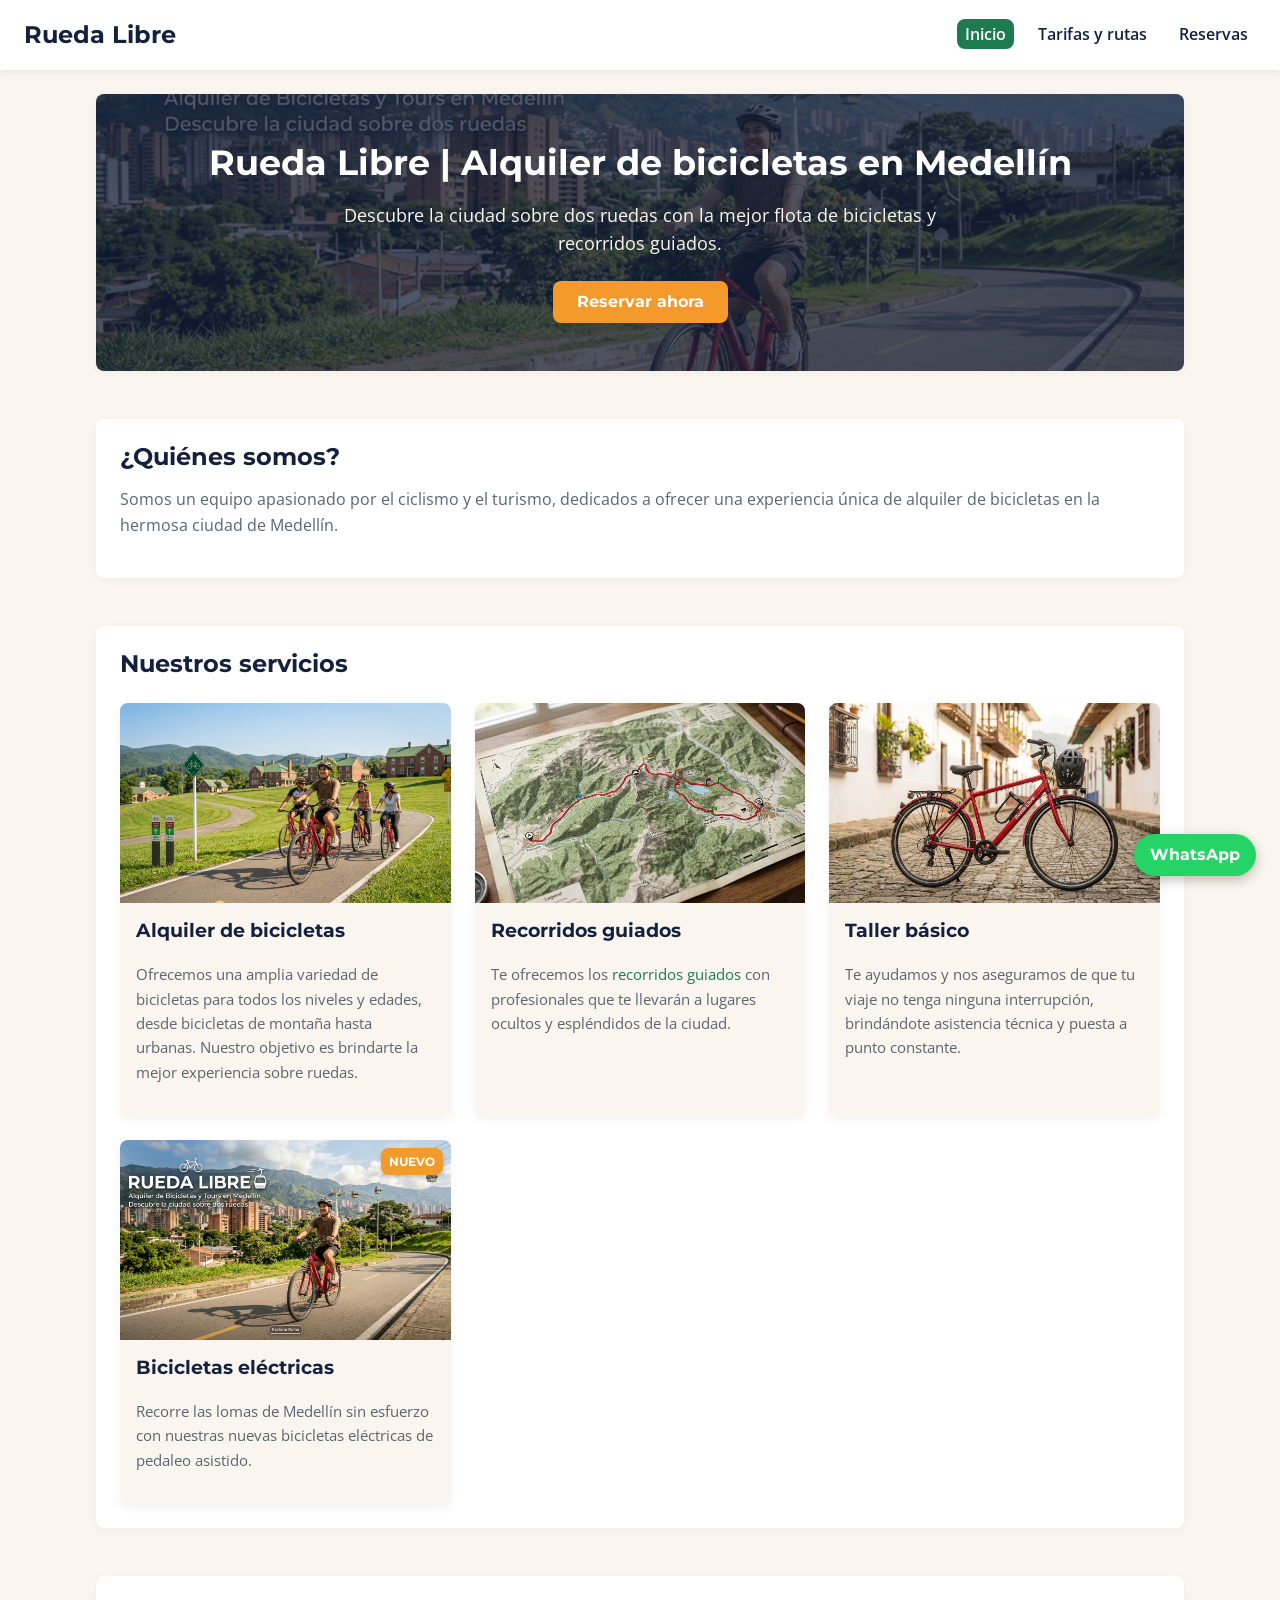
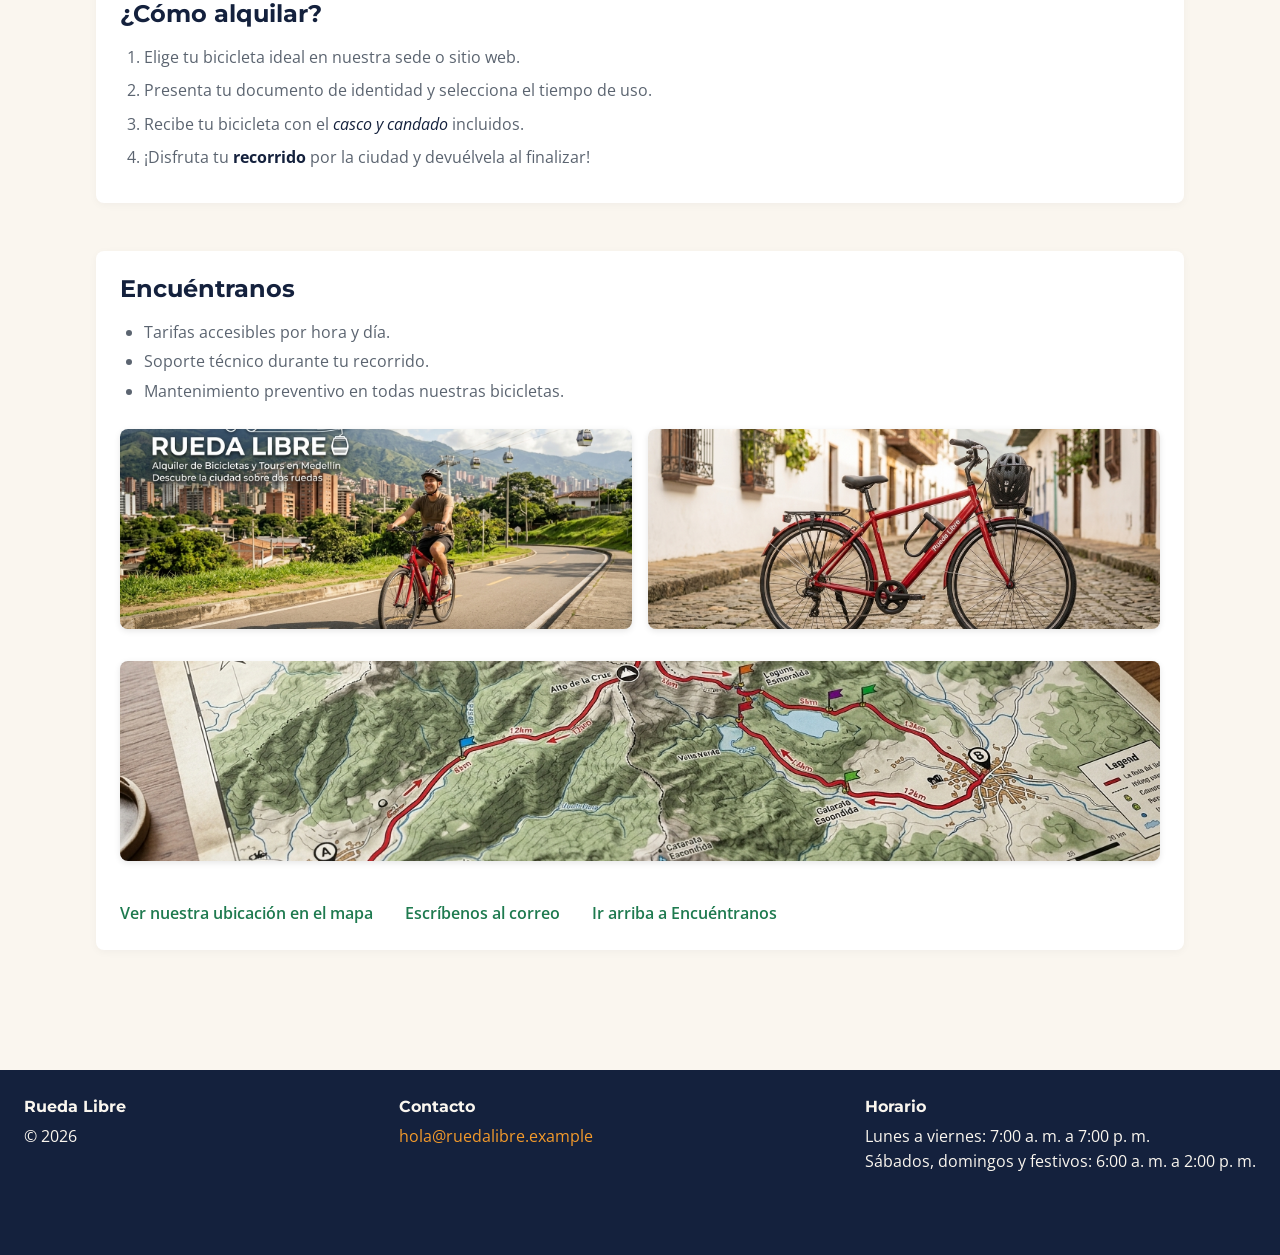
==== commit 36ccc7da: "encabezado flexbox" ====
--- a/index.html
+++ b/index.html
@@ -4,13 +4,14 @@
 <head>
   <meta charset="UTF-8">
   <meta name="viewport" content="width=device-width, initial-scale=1.0">
+  <meta name="description" content="Alquiler de bicicletas y recorridos guiados en Medellín con Rueda Libre.">
   <title>Rueda Libre | Alquiler de bicicletas en Medellín</title>
-  
+
   <!-- Fuentes Google -->
   <link rel="preconnect" href="https://fonts.googleapis.com">
   <link rel="preconnect" href="https://fonts.gstatic.com" crossorigin>
   <link href="https://fonts.googleapis.com/css2?family=Montserrat:wght@700&family=Open+Sans:wght@400;600&display=swap" rel="stylesheet">
-  
+
   <!-- Estilos CSS -->
   <link rel="stylesheet" href="css/styles.css">
 </head>
@@ -22,7 +23,7 @@
     <p class="marca">Rueda Libre</p>
     <nav>
       <ul id="menu">
-        <li><a href="#" class="activo">Inicio</a></li>
+        <li><a href="index.html" class="activo">Inicio</a></li>
         <li><a href="paginas/tarifas.html">Tarifas y rutas</a></li>
         <li><a href="paginas/reservas.html">Reservas</a></li>
       </ul>
@@ -113,7 +114,19 @@
 
   <!-- Pie de página -->
   <footer>
-    <p>Rueda Libre | Correo: <a href="mailto:hola@ruedalibre.example">hola@ruedalibre.example</a> | &copy; 2026</p>
+    <div>
+      <p class="pie-titulo">Rueda Libre</p>
+      <p>&copy; 2026</p>
+    </div>
+    <div>
+      <p class="pie-titulo">Contacto</p>
+      <p><a href="mailto:hola@ruedalibre.example">hola@ruedalibre.example</a></p>
+    </div>
+    <div>
+      <p class="pie-titulo">Horario</p>
+      <p>Lunes a viernes: 7:00 a. m. a 7:00 p. m.</p>
+      <p>Sábados, domingos y festivos: 6:00 a. m. a 2:00 p. m.</p>
+    </div>
   </footer>
 
   <!-- Botón flotante de WhatsApp -->
@@ -121,4 +134,4 @@
 
 </body>
 
-</html>+</html>
--- a/css/styles.css
+++ b/css/styles.css
@@ -1,3 +1,24 @@
+/* ==========================================================
+   Rueda Libre - Hoja de estilos principal (v1.0)
+   Secciones:
+   0. Variables
+   1. Reset y estilos base
+   2. Contenedor principal y layout
+   3. Encabezado y navegación
+   4. Sección portada y botones
+   5. Sección de servicios (tarjetas)
+   6. Sección ¿Cómo alquilar?
+   7. Sección Encuéntranos
+   8. Footer y botón WhatsApp
+   9. Formulario y reservas
+   10. Tablas y tarifas
+   11. Diseño responsivo (móviles)
+   ========================================================== */
+
+
+/* ==========================
+   0. VARIABLES
+   ========================== */
 :root {
   /* Colores de marca */
   --verde-ruta: #1E7A4F; /* botones y enlaces */
@@ -8,19 +29,20 @@
 
   /* Tipografías (con fuentes de respaldo) */
   --fuente-titulos: "Montserrat", Arial, Helvetica, sans-serif;
-  --fuente-texto: "Open Sans", Helvetica, Arial, sans-serif;
-
-  /* Escala de espaciado */
+  --fuente-texto: "Open Sans", Arial, Helvetica, sans-serif;
+
+  /* Espaciados */
   --espacio-xs: 0.25rem;
   --espacio-s: 0.5rem;
   --espacio-m: 1rem;
-  --espacio-l: 2rem;
+  --espacio-l: 1.5rem;
   --espacio-xl: 3rem;
 
   /* Medidas generales */
-  --ancho-contenido: 60rem;
+  --ancho-contenido: 70rem;
   --radio: 0.5rem;
 }
+
 
 /* ==========================
    1. RESET Y ESTILOS BASE
@@ -35,11 +57,14 @@
   background-color: var(--crema);
   color: var(--azul-noche);
   font-family: var(--fuente-texto);
+  font-weight: 400;
   line-height: 1.6;
 }
 
 h1, h2, h3 {
   font-family: var(--fuente-titulos);
+  font-weight: 700;
+  line-height: 1.2;
   color: var(--azul-noche);
   margin-bottom: var(--espacio-m);
 }
@@ -59,12 +84,26 @@
   color: var(--naranja-pedal);
 }
 
+/* Indicador de foco visible al navegar con teclado */
+a:focus-visible,
+button:focus-visible {
+  outline: 3px solid var(--azul-noche);
+  outline-offset: 3px;
+}
+
+/* Sobre fondos oscuros el foco se marca en color claro */
+.portada a:focus-visible,
+footer a:focus-visible {
+  outline-color: var(--crema);
+}
+
 img {
   max-width: 100%;
   height: auto;
   display: block;
 }
 
+
 /* ==========================
    2. CONTENEDOR PRINCIPAL Y LAYOUT
    ========================== */
@@ -81,6 +120,13 @@
   border-radius: var(--radio);
   box-shadow: 0 2px 8px rgba(20, 33, 61, 0.04);
 }
+
+/* Bloques de título de las páginas internas */
+.portada-secundaria,
+.encabezado-pagina {
+  text-align: center;
+}
+
 
 /* ==========================
    3. ENCABEZADO Y NAVEGACIÓN
@@ -98,6 +144,7 @@
 }
 
 .marca {
+  margin-bottom: 0;
   font-family: var(--fuente-titulos);
   font-size: 1.5rem;
   color: var(--azul-noche);
@@ -107,6 +154,7 @@
 #menu {
   list-style: none;
   display: flex;
+  flex-wrap: wrap;
   gap: var(--espacio-m);
 }
 
@@ -117,14 +165,15 @@
   color: var(--azul-noche);
 }
 
-#menu a.activo, 
+#menu a.activo,
 #menu a:hover {
   background-color: var(--verde-ruta);
   color: #ffffff;
 }
 
-/* ==========================
-   4. SECCIÓN PORTADA
+
+/* ==========================
+   4. SECCIÓN PORTADA Y BOTONES
    ========================== */
 .portada {
   background: linear-gradient(rgba(20, 33, 61, 0.75), rgba(20, 33, 61, 0.75)), url('../img/portada.jpeg') center/cover no-repeat;
@@ -163,6 +212,7 @@
   color: #ffffff;
   transform: translateY(-2px);
 }
+
 
 /* ==========================
    5. SECCIÓN DE SERVICIOS (TARJETAS)
@@ -227,6 +277,7 @@
   box-shadow: 0 2px 4px rgba(0, 0, 0, 0.2);
 }
 
+
 /* ==========================
    6. SECCIÓN ¿CÓMO ALQUILAR?
    ========================== */
@@ -237,12 +288,12 @@
 ol li {
   margin-bottom: var(--espacio-s);
   color: var(--gris-asfalto);
-  font-weight: 600;
 }
 
 ol li strong, ol li em {
   color: var(--azul-noche);
 }
+
 
 /* ==========================
    7. SECCIÓN ENCUÉNTRANOS
@@ -266,7 +317,7 @@
   object-fit: cover;
   border-radius: var(--radio);
   margin: var(--espacio-s) 0;
-  box-shadow: 0 2px 6px rgba(0,0,0,0.1);
+  box-shadow: 0 2px 6px rgba(0, 0, 0, 0.1);
 }
 
 #encuentranos a {
@@ -276,20 +327,50 @@
   font-weight: 600;
 }
 
+#encuentranos .galeria {
+  display: flex;
+  gap: var(--espacio-m);
+  flex-wrap: wrap;
+  margin: var(--espacio-m) 0;
+}
+
+#encuentranos .galeria img {
+  flex: 1 1 200px;
+  max-width: 100%;
+}
+
+.enlaces-contacto {
+  display: flex;
+  gap: var(--espacio-m);
+  flex-wrap: wrap;
+  margin-top: var(--espacio-m);
+}
+
+
 /* ==========================
    8. FOOTER Y BOTÓN WHATSAPP
    ========================== */
 footer {
   background-color: var(--azul-noche);
   color: var(--crema);
-  text-align: center;
   padding: var(--espacio-l);
+  padding-bottom: 5rem; /* Espacio extra para que el enlace de WhatsApp no tape el pie */
   margin-top: var(--espacio-xl);
+  display: flex;
+  justify-content: space-between;
+  align-items: flex-start;
+  gap: var(--espacio-l);
 }
 
 footer p {
   color: var(--crema);
   margin-bottom: 0;
+}
+
+.pie-titulo {
+  font-family: var(--fuente-titulos);
+  font-weight: 700;
+  margin-bottom: var(--espacio-xs);
 }
 
 footer a {
@@ -318,45 +399,9 @@
   color: #ffffff;
 }
 
-/* ==========================
-   9. DISEÑO RESPONSIVO (MÓVILES)
-   ========================== */
-@media (max-width: 768px) {
-  header {
-    flex-direction: column;
-    gap: var(--espacio-s);
-  }
-
-  #menu {
-    flex-wrap: wrap;
-    justify-content: center;
-  }
-
-  .portada h1 {
-    font-size: 1.7rem;
-  }
-}
-/* Ajustes adicionales para la sección Encuéntranos */
-#encuentranos .galeria {
-  display: flex;
-  gap: var(--espacio-m);
-  flex-wrap: wrap;
-  margin: var(--espacio-m) 0;
-}
-
-#encuentranos .galeria img {
-  flex: 1 1 200px;
-  max-width: 100%;
-}
-
-.enlaces-contacto {
-  display: flex;
-  gap: var(--espacio-m);
-  flex-wrap: wrap;
-  margin-top: var(--espacio-m);
-}
-/* ==========================
-   ESTILOS DE FORMULARIO Y RESERVAS
+
+/* ==========================
+   9. FORMULARIO Y RESERVAS
    ========================== */
 .formulario-reserva fieldset {
   border: 1px solid rgba(20, 33, 61, 0.15);
@@ -454,10 +499,15 @@
   grid-template-columns: repeat(auto-fit, minmax(280px, 1fr));
   gap: var(--espacio-l);
 }
-/* ==========================================
-   ESTILOS DE TABLAS Y TARIFAS
-   ========================================== */
-
+
+.enlace-destacado {
+  font-weight: 600;
+}
+
+
+/* ==========================
+   10. TABLAS Y TARIFAS
+   ========================== */
 /* Contenedor con scroll horizontal en móviles para evitar que las tablas desborden */
 .tabla-contenedor {
   overflow-x: auto;
@@ -477,7 +527,6 @@
 
 caption {
   text-align: left;
-  font-weight: 600;
   color: var(--gris-asfalto);
   margin-bottom: var(--espacio-s);
   font-size: 0.9rem;
@@ -555,6 +604,10 @@
   font-size: 1.1rem;
 }
 
+.destacado {
+  color: var(--azul-noche);
+}
+
 .lista-requisitos {
   list-style: disc;
   padding-left: var(--espacio-l);
@@ -563,4 +616,27 @@
 
 .lista-requisitos li {
   margin-bottom: var(--espacio-xs);
-}+}
+
+
+/* ==========================
+   11. DISEÑO RESPONSIVO (MÓVILES)
+   ========================== */
+@media (max-width: 768px) {
+  header {
+    flex-direction: column;
+    gap: var(--espacio-s);
+  }
+
+  #menu {
+    justify-content: center;
+  }
+
+  .portada h1 {
+    font-size: 1.7rem;
+  }
+
+  footer {
+    flex-direction: column;
+  }
+}
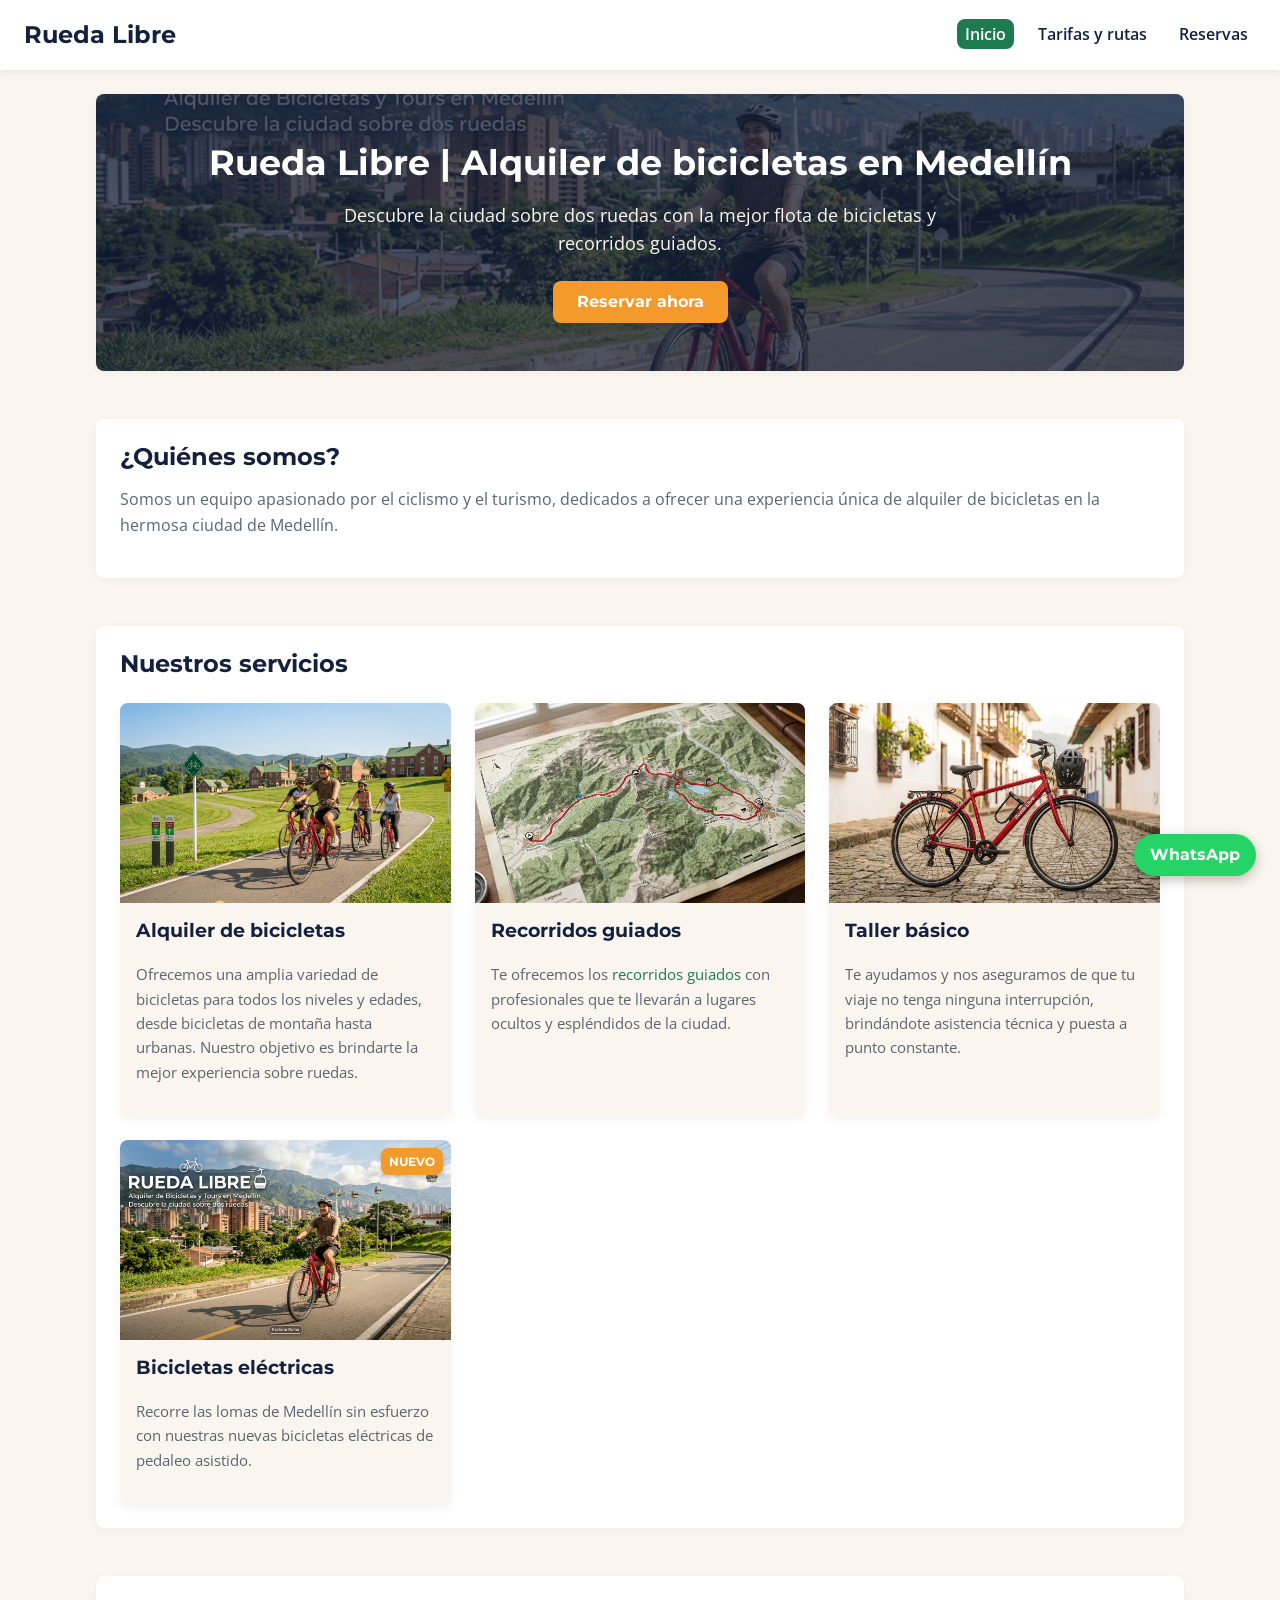
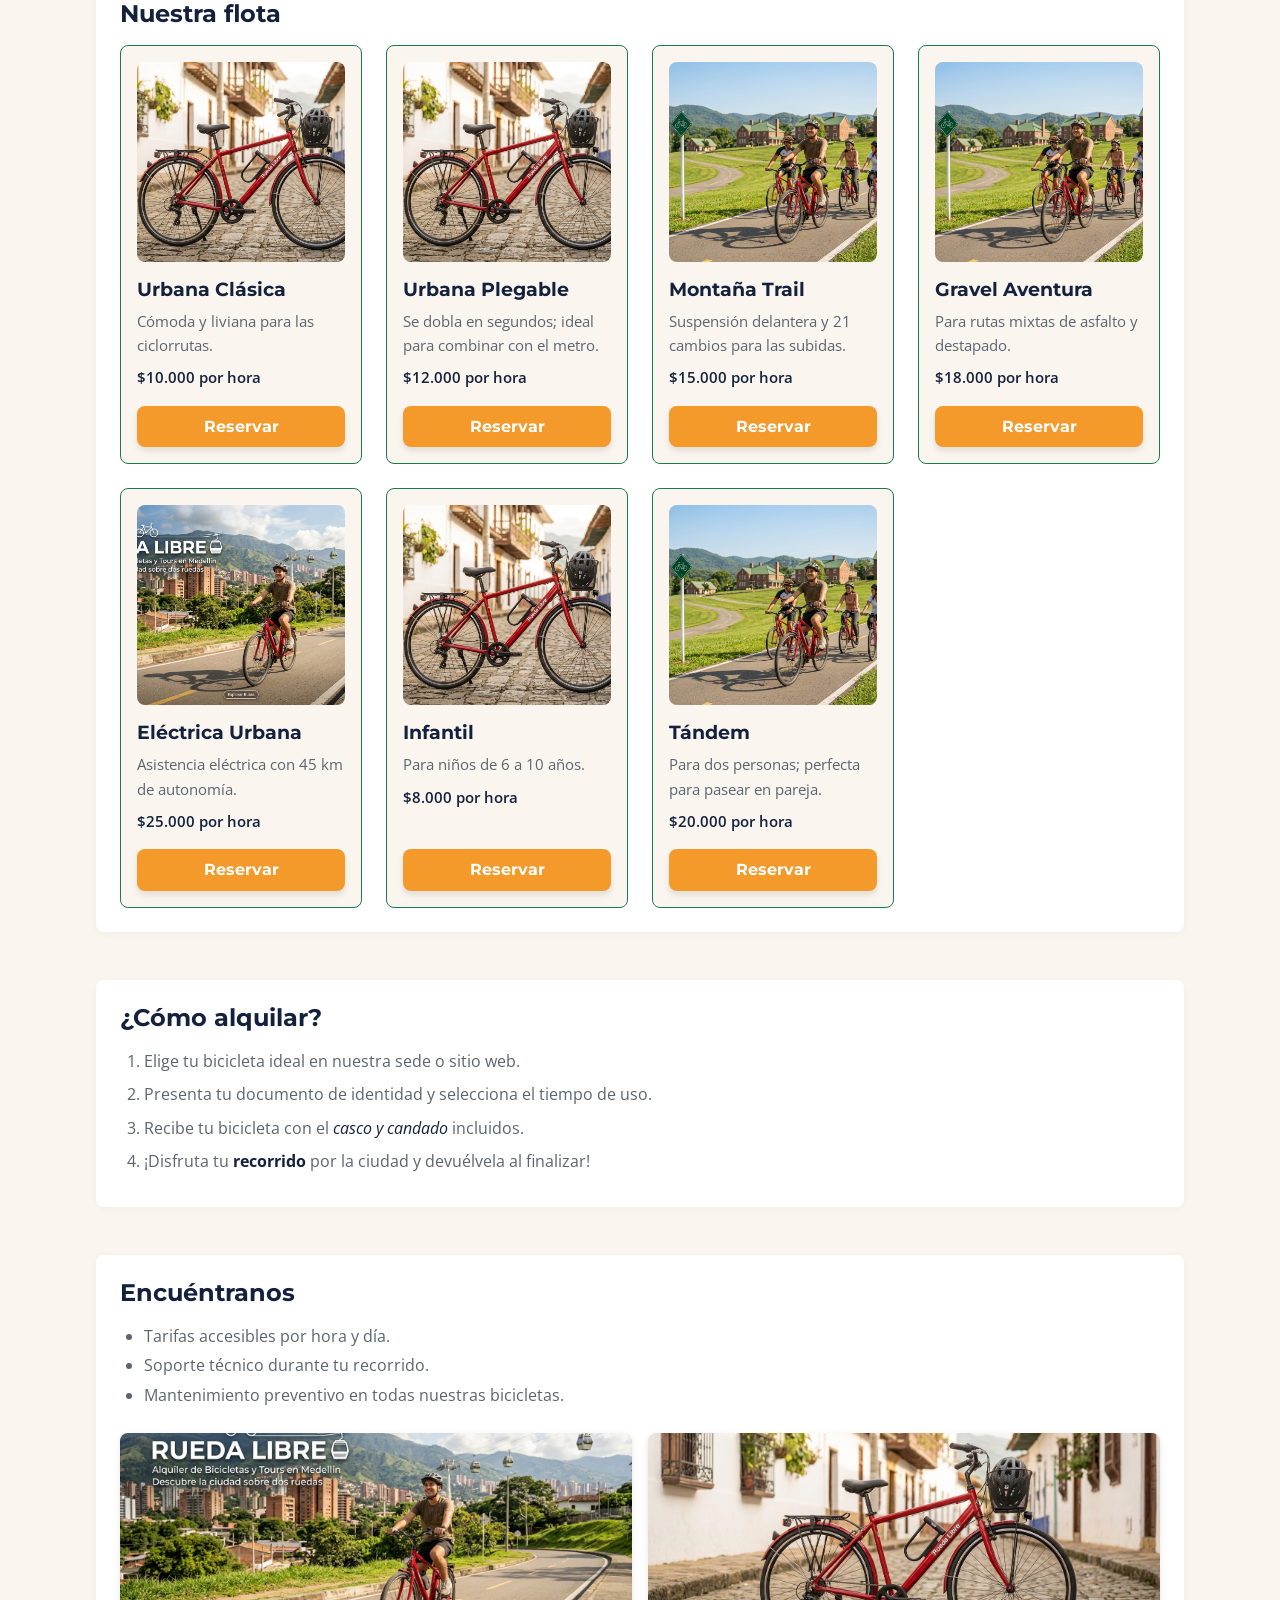
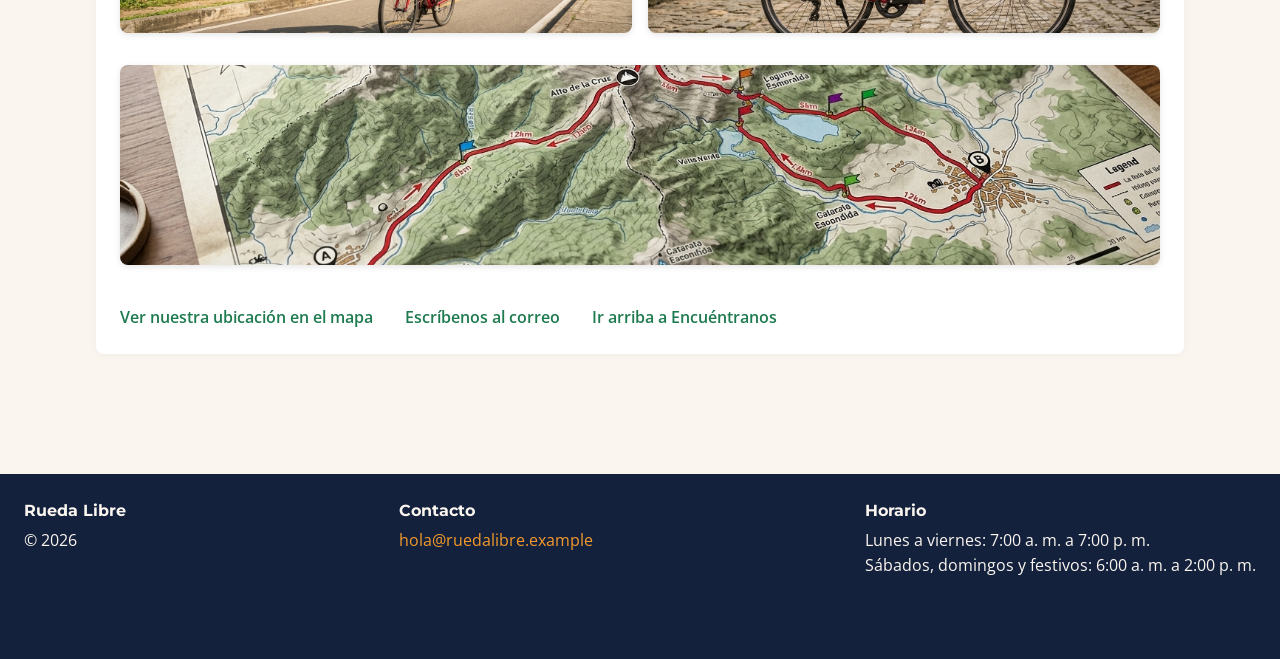
==== commit 58e52b98: "flota-grid" ====
--- a/index.html
+++ b/index.html
@@ -74,6 +74,83 @@
         <h3>Bicicletas eléctricas</h3>
         <p>Recorre las lomas de Medellín sin esfuerzo con nuestras nuevas bicicletas eléctricas de pedaleo asistido.</p>
       </article>
+    </section>
+
+    <!-- Sección Nuestra flota (Cuadrícula de modelos) -->
+    <section class="flota">
+      <h2>Nuestra flota</h2>
+
+      <div class="flota-cuadricula">
+        <article class="flota-tarjeta">
+          <div class="flota-info">
+            <img src="img/bicicleta.jpeg" alt="Bicicleta urbana roja con canasta y casco en una calle empedrada">
+            <h3>Urbana Clásica</h3>
+            <p>Cómoda y liviana para las ciclorrutas.</p>
+            <p class="flota-precio">$10.000 por hora</p>
+          </div>
+          <a class="boton" href="paginas/reservas.html" aria-label="Reservar Urbana Clásica">Reservar</a>
+        </article>
+
+        <article class="flota-tarjeta">
+          <div class="flota-info">
+            <img src="img/bicicleta.jpeg" alt="Bicicleta urbana roja con canasta y casco en una calle empedrada">
+            <h3>Urbana Plegable</h3>
+            <p>Se dobla en segundos; ideal para combinar con el metro.</p>
+            <p class="flota-precio">$12.000 por hora</p>
+          </div>
+          <a class="boton" href="paginas/reservas.html" aria-label="Reservar Urbana Plegable">Reservar</a>
+        </article>
+
+        <article class="flota-tarjeta">
+          <div class="flota-info">
+            <img src="img/ruta.jpeg" alt="Grupo de ciclistas pedaleando por una ciclovía entre colinas verdes">
+            <h3>Montaña Trail</h3>
+            <p>Suspensión delantera y 21 cambios para las subidas.</p>
+            <p class="flota-precio">$15.000 por hora</p>
+          </div>
+          <a class="boton" href="paginas/reservas.html" aria-label="Reservar Montaña Trail">Reservar</a>
+        </article>
+
+        <article class="flota-tarjeta">
+          <div class="flota-info">
+            <img src="img/ruta.jpeg" alt="Grupo de ciclistas pedaleando por una ciclovía entre colinas verdes">
+            <h3>Gravel Aventura</h3>
+            <p>Para rutas mixtas de asfalto y destapado.</p>
+            <p class="flota-precio">$18.000 por hora</p>
+          </div>
+          <a class="boton" href="paginas/reservas.html" aria-label="Reservar Gravel Aventura">Reservar</a>
+        </article>
+
+        <article class="flota-tarjeta">
+          <div class="flota-info">
+            <img src="img/portada.jpeg" alt="Ciclista pedaleando una bicicleta roja con el paisaje urbano y montañas de Medellín al fondo">
+            <h3>Eléctrica Urbana</h3>
+            <p>Asistencia eléctrica con 45 km de autonomía.</p>
+            <p class="flota-precio">$25.000 por hora</p>
+          </div>
+          <a class="boton" href="paginas/reservas.html" aria-label="Reservar Eléctrica Urbana">Reservar</a>
+        </article>
+
+        <article class="flota-tarjeta">
+          <div class="flota-info">
+            <img src="img/bicicleta.jpeg" alt="Bicicleta urbana roja con canasta y casco en una calle empedrada">
+            <h3>Infantil</h3>
+            <p>Para niños de 6 a 10 años.</p>
+            <p class="flota-precio">$8.000 por hora</p>
+          </div>
+          <a class="boton" href="paginas/reservas.html" aria-label="Reservar Infantil">Reservar</a>
+        </article>
+
+        <article class="flota-tarjeta">
+          <div class="flota-info">
+            <img src="img/ruta.jpeg" alt="Grupo de ciclistas pedaleando por una ciclovía entre colinas verdes">
+            <h3>Tándem</h3>
+            <p>Para dos personas; perfecta para pasear en pareja.</p>
+            <p class="flota-precio">$20.000 por hora</p>
+          </div>
+          <a class="boton" href="paginas/reservas.html" aria-label="Reservar Tándem">Reservar</a>
+        </article>
+      </div>
     </section>
 
     <!-- Sección Paso a paso -->
--- a/css/styles.css
+++ b/css/styles.css
@@ -7,6 +7,7 @@
    3. Encabezado y navegación
    4. Sección portada y botones
    5. Sección de servicios (tarjetas)
+   5.1. Sección Nuestra flota
    6. Sección ¿Cómo alquilar?
    7. Sección Encuéntranos
    8. Footer y botón WhatsApp
@@ -275,6 +276,57 @@
   text-transform: uppercase;
   font-weight: 700;
   box-shadow: 0 2px 4px rgba(0, 0, 0, 0.2);
+}
+
+
+/* ==========================
+   5.1. SECCIÓN NUESTRA FLOTA
+   ========================== */
+/* Las columnas dependen del espacio disponible, sin media queries */
+.flota-cuadricula {
+  display: grid;
+  grid-template-columns: repeat(auto-fit, minmax(240px, 1fr));
+  gap: var(--espacio-l);
+}
+
+/* space-between deja el enlace "Reservar" siempre al final de la tarjeta */
+.flota-tarjeta {
+  display: flex;
+  flex-direction: column;
+  justify-content: space-between;
+  gap: var(--espacio-m);
+  padding: var(--espacio-m);
+  border: 1px solid var(--verde-ruta);
+  border-radius: var(--radio);
+  background-color: var(--crema);
+}
+
+.flota-tarjeta img {
+  width: 100%;
+  height: 200px;
+  object-fit: cover;
+  border-radius: var(--radio);
+  margin-bottom: var(--espacio-m);
+}
+
+.flota-tarjeta h3 {
+  font-size: 1.2rem;
+  margin-bottom: var(--espacio-s);
+}
+
+.flota-tarjeta p {
+  font-size: 0.95rem;
+  margin-bottom: var(--espacio-s);
+}
+
+.flota-tarjeta .flota-precio {
+  color: var(--azul-noche);
+  font-weight: 600;
+  margin-bottom: 0;
+}
+
+.flota-tarjeta .boton {
+  text-align: center;
 }
 
 
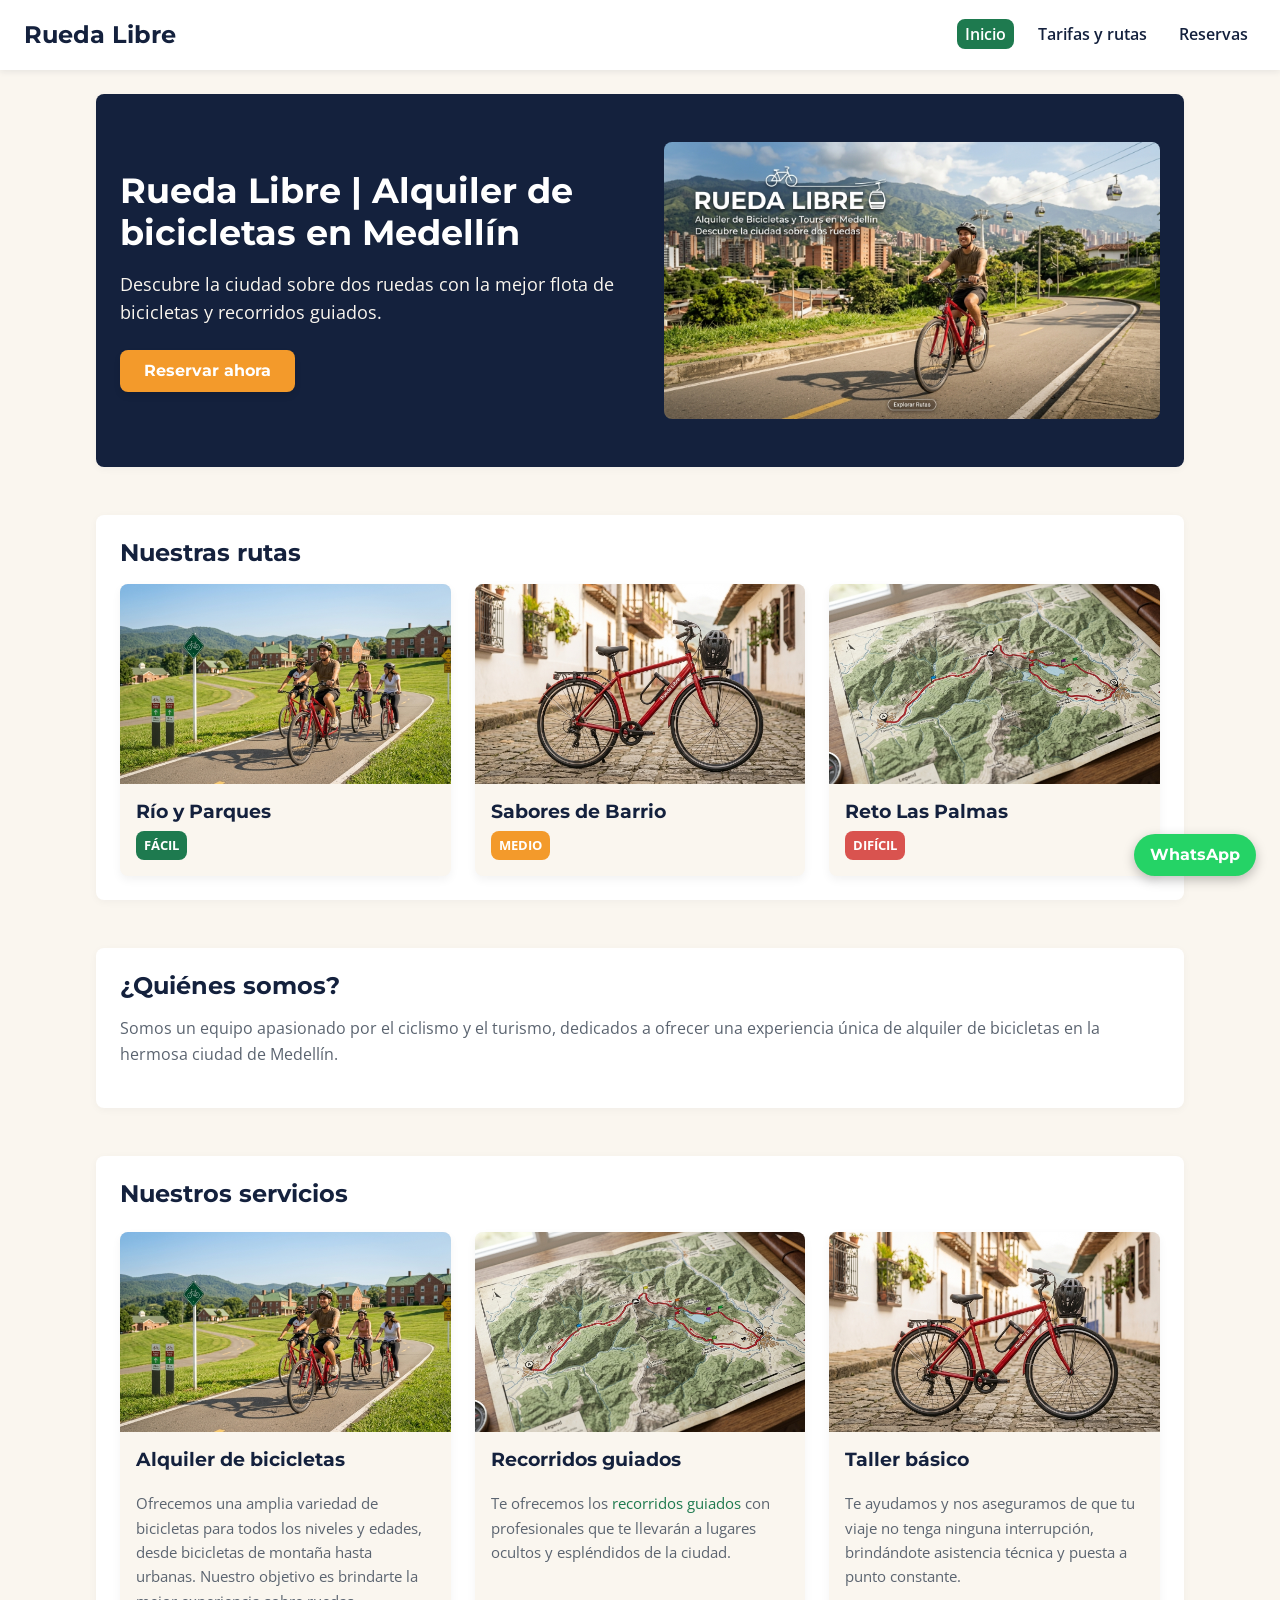
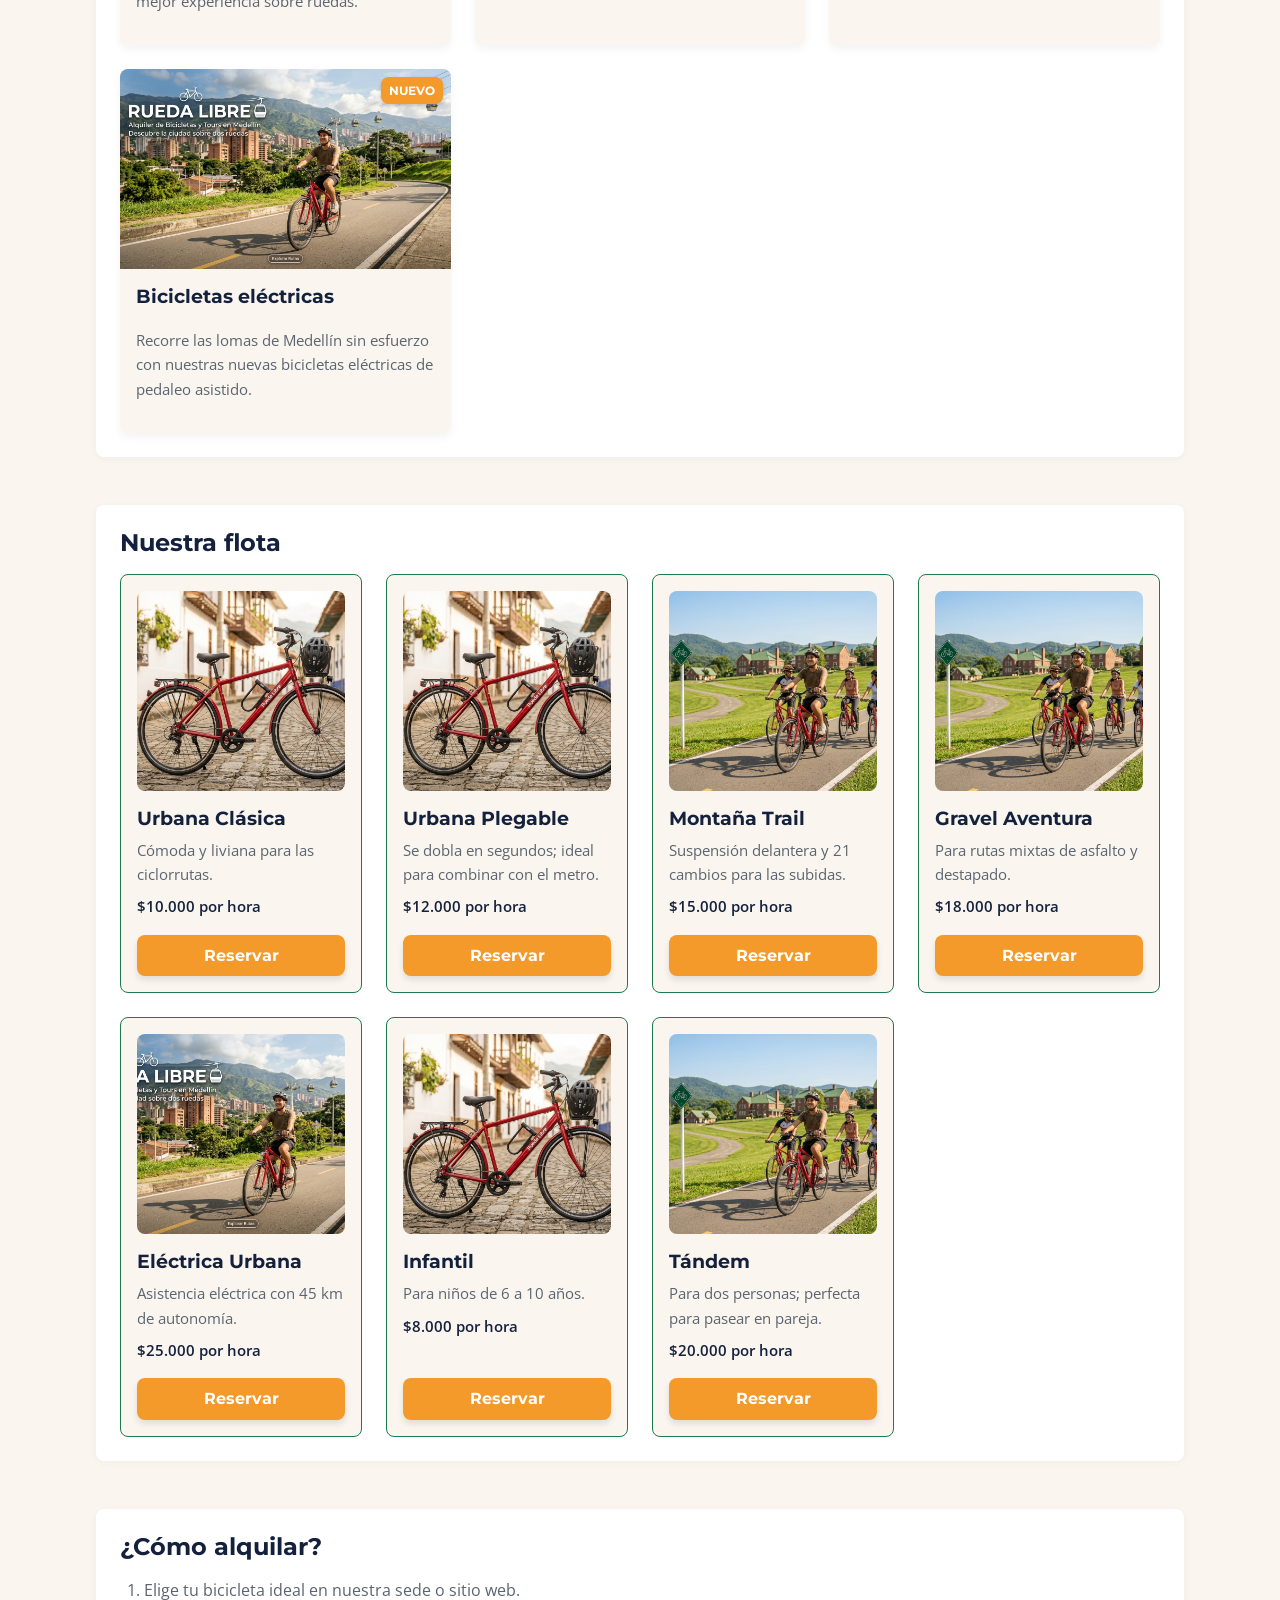
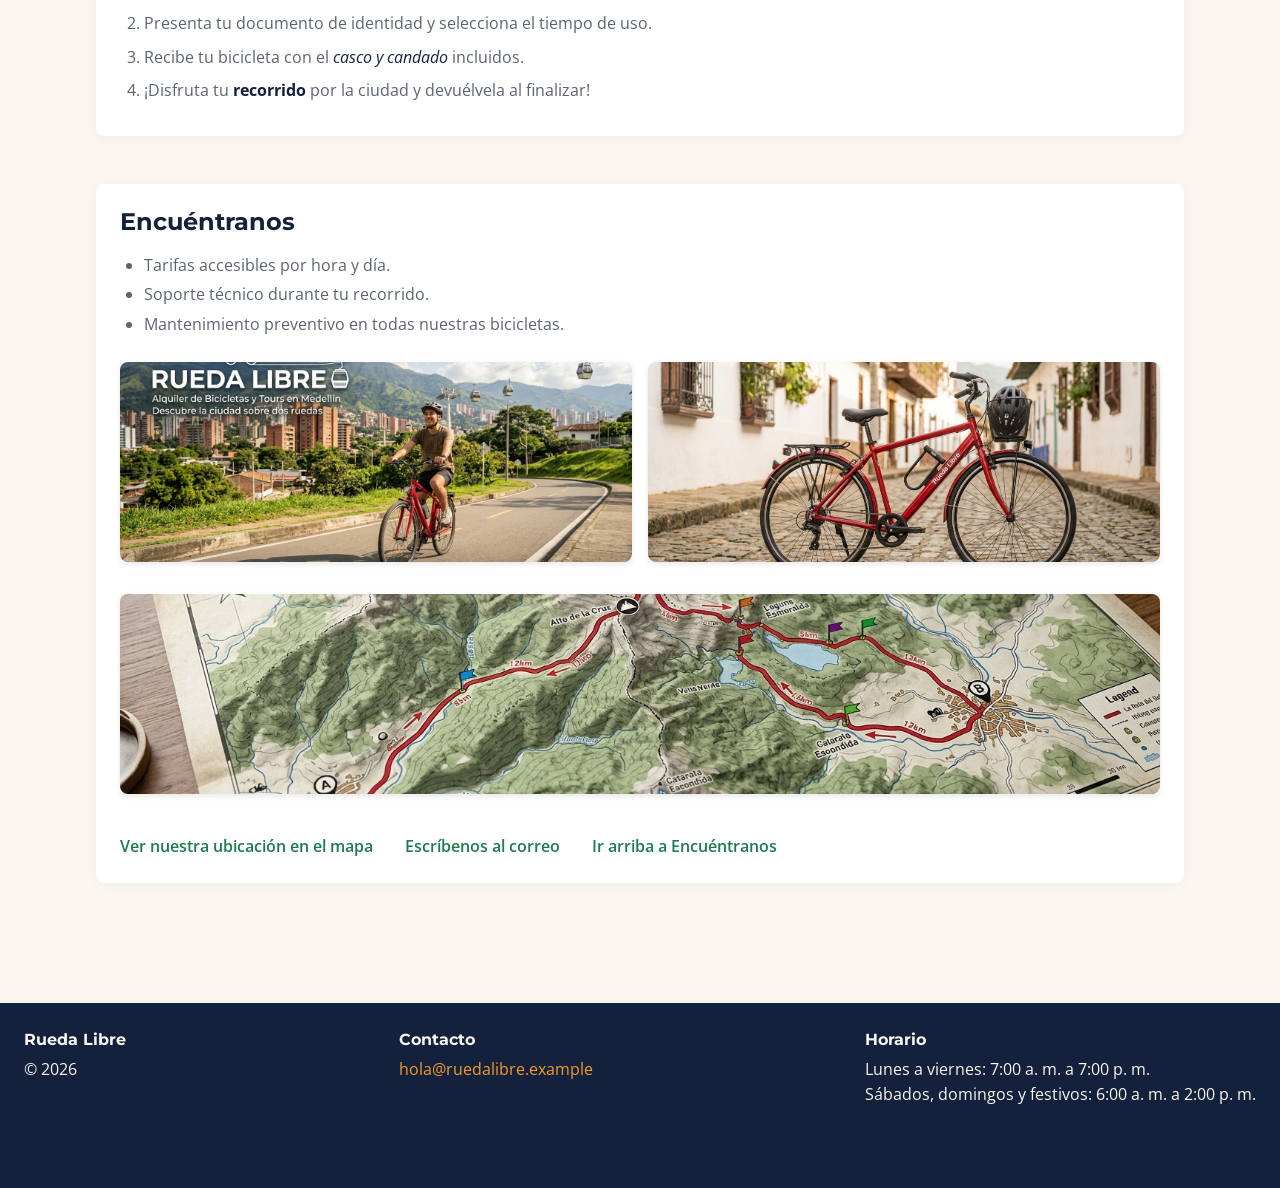
==== commit 4a98e238: "layout" ====
--- a/index.html
+++ b/index.html
@@ -35,9 +35,43 @@
 
     <!-- Sección Portada / Hero -->
     <section class="portada">
-      <h1>Rueda Libre | Alquiler de bicicletas en Medellín</h1>
-      <p>Descubre la ciudad sobre dos ruedas con la mejor flota de bicicletas y recorridos guiados.</p>
-      <a class="boton" href="paginas/reservas.html">Reservar ahora</a>
+      <div class="portada-texto">
+        <h1>Rueda Libre | Alquiler de bicicletas en Medellín</h1>
+        <p>Descubre la ciudad sobre dos ruedas con la mejor flota de bicicletas y recorridos guiados.</p>
+        <a class="boton" href="paginas/reservas.html">Reservar ahora</a>
+      </div>
+      <img src="img/portada.jpeg" alt="Ciclista pedaleando una bicicleta roja con el paisaje urbano y montañas de Medellín al fondo">
+    </section>
+
+    <!-- Sección Nuestras rutas (Galería de recorridos guiados) -->
+    <section class="rutas">
+      <h2>Nuestras rutas</h2>
+
+      <div class="rutas-galeria">
+        <article class="ruta-tarjeta">
+          <img src="img/ruta.jpeg" alt="Grupo de ciclistas pedaleando por una ciclovía entre colinas verdes">
+          <div class="ruta-info">
+            <h3>Río y Parques</h3>
+            <span class="nivel facil">Fácil</span>
+          </div>
+        </article>
+
+        <article class="ruta-tarjeta">
+          <img src="img/bicicleta.jpeg" alt="Bicicleta urbana roja con canasta y casco en una calle empedrada">
+          <div class="ruta-info">
+            <h3>Sabores de Barrio</h3>
+            <span class="nivel medio">Medio</span>
+          </div>
+        </article>
+
+        <article class="ruta-tarjeta">
+          <img src="img/rutaa.jpeg" alt="Mapa con un recorrido marcado que pasa por montañas y puntos turísticos">
+          <div class="ruta-info">
+            <h3>Reto Las Palmas</h3>
+            <span class="nivel dificil">Difícil</span>
+          </div>
+        </article>
+      </div>
     </section>
 
     <!-- Sección ¿Quiénes somos? -->
--- a/css/styles.css
+++ b/css/styles.css
@@ -6,6 +6,7 @@
    2. Contenedor principal y layout
    3. Encabezado y navegación
    4. Sección portada y botones
+   4.1. Galería Nuestras rutas
    5. Sección de servicios (tarjetas)
    5.1. Sección Nuestra flota
    6. Sección ¿Cómo alquilar?
@@ -176,11 +177,22 @@
 /* ==========================
    4. SECCIÓN PORTADA Y BOTONES
    ========================== */
+/* Dos columnas iguales; align-items centra el texto frente a la foto */
 .portada {
-  background: linear-gradient(rgba(20, 33, 61, 0.75), rgba(20, 33, 61, 0.75)), url('../img/portada.jpeg') center/cover no-repeat;
-  color: #ffffff;
-  text-align: center;
+  display: grid;
+  grid-template-columns: 1fr 1fr;
+  gap: var(--espacio-xl);
+  align-items: center;
+  background-color: var(--azul-noche);
+  color: #ffffff;
+  text-align: left;
   padding: var(--espacio-xl) var(--espacio-l);
+  border-radius: var(--radio);
+}
+
+/* Sin recorte: la foto trae texto propio que no debe cortarse */
+.portada img {
+  width: 100%;
   border-radius: var(--radio);
 }
 
@@ -193,7 +205,7 @@
   color: var(--crema);
   font-size: 1.1rem;
   max-width: 40rem;
-  margin: 0 auto var(--espacio-l) auto;
+  margin-bottom: var(--espacio-l);
 }
 
 .boton {
@@ -212,6 +224,38 @@
   background-color: var(--verde-ruta);
   color: #ffffff;
   transform: translateY(-2px);
+}
+
+
+/* ==========================
+   4.1. GALERÍA NUESTRAS RUTAS
+   ========================== */
+.rutas-galeria {
+  display: grid;
+  grid-template-columns: repeat(3, 1fr);
+  gap: var(--espacio-l);
+}
+
+.ruta-tarjeta {
+  background-color: var(--crema);
+  border-radius: var(--radio);
+  overflow: hidden;
+  box-shadow: 0 4px 10px rgba(0, 0, 0, 0.05);
+}
+
+.ruta-tarjeta img {
+  width: 100%;
+  height: 200px;
+  object-fit: cover;
+}
+
+.ruta-info {
+  padding: var(--espacio-m);
+}
+
+.ruta-info h3 {
+  font-size: 1.2rem;
+  margin-bottom: var(--espacio-s);
 }
 
 
@@ -455,6 +499,19 @@
 /* ==========================
    9. FORMULARIO Y RESERVAS
    ========================== */
+/* Formulario dos tercios, contacto un tercio */
+.reservas-layout {
+  display: grid;
+  grid-template-columns: 2fr 1fr;
+  gap: var(--espacio-l);
+  align-items: start;
+  margin-bottom: var(--espacio-xl);
+}
+
+.reservas-layout > section {
+  margin-bottom: 0;
+}
+
 .formulario-reserva fieldset {
   border: 1px solid rgba(20, 33, 61, 0.15);
   border-radius: var(--radio);
@@ -473,6 +530,22 @@
   margin-bottom: var(--espacio-m);
   display: flex;
   flex-direction: column;
+}
+
+/* Dos campos cortos en una línea; bajan a dos si no caben */
+.fila-campos {
+  display: flex;
+  flex-wrap: wrap;
+  gap: var(--espacio-m);
+}
+
+.fila-campos .grupo-campo {
+  flex: 1 1 10rem;
+}
+
+/* Sin esto el ancho propio del input fuerza el salto de línea */
+.fila-campos input {
+  width: 100%;
 }
 
 .grupo-campo label {
@@ -548,12 +621,14 @@
 
 .informacion-adicional {
   display: grid;
-  grid-template-columns: repeat(auto-fit, minmax(280px, 1fr));
+  grid-template-columns: 1fr;
   gap: var(--espacio-l);
 }
 
+/* El correo puede partirse para no ensanchar la columna de un tercio */
 .enlace-destacado {
   font-weight: 600;
+  overflow-wrap: anywhere;
 }
 
 
@@ -688,6 +763,12 @@
     font-size: 1.7rem;
   }
 
+  .portada,
+  .rutas-galeria,
+  .reservas-layout {
+    grid-template-columns: 1fr;
+  }
+
   footer {
     flex-direction: column;
   }
